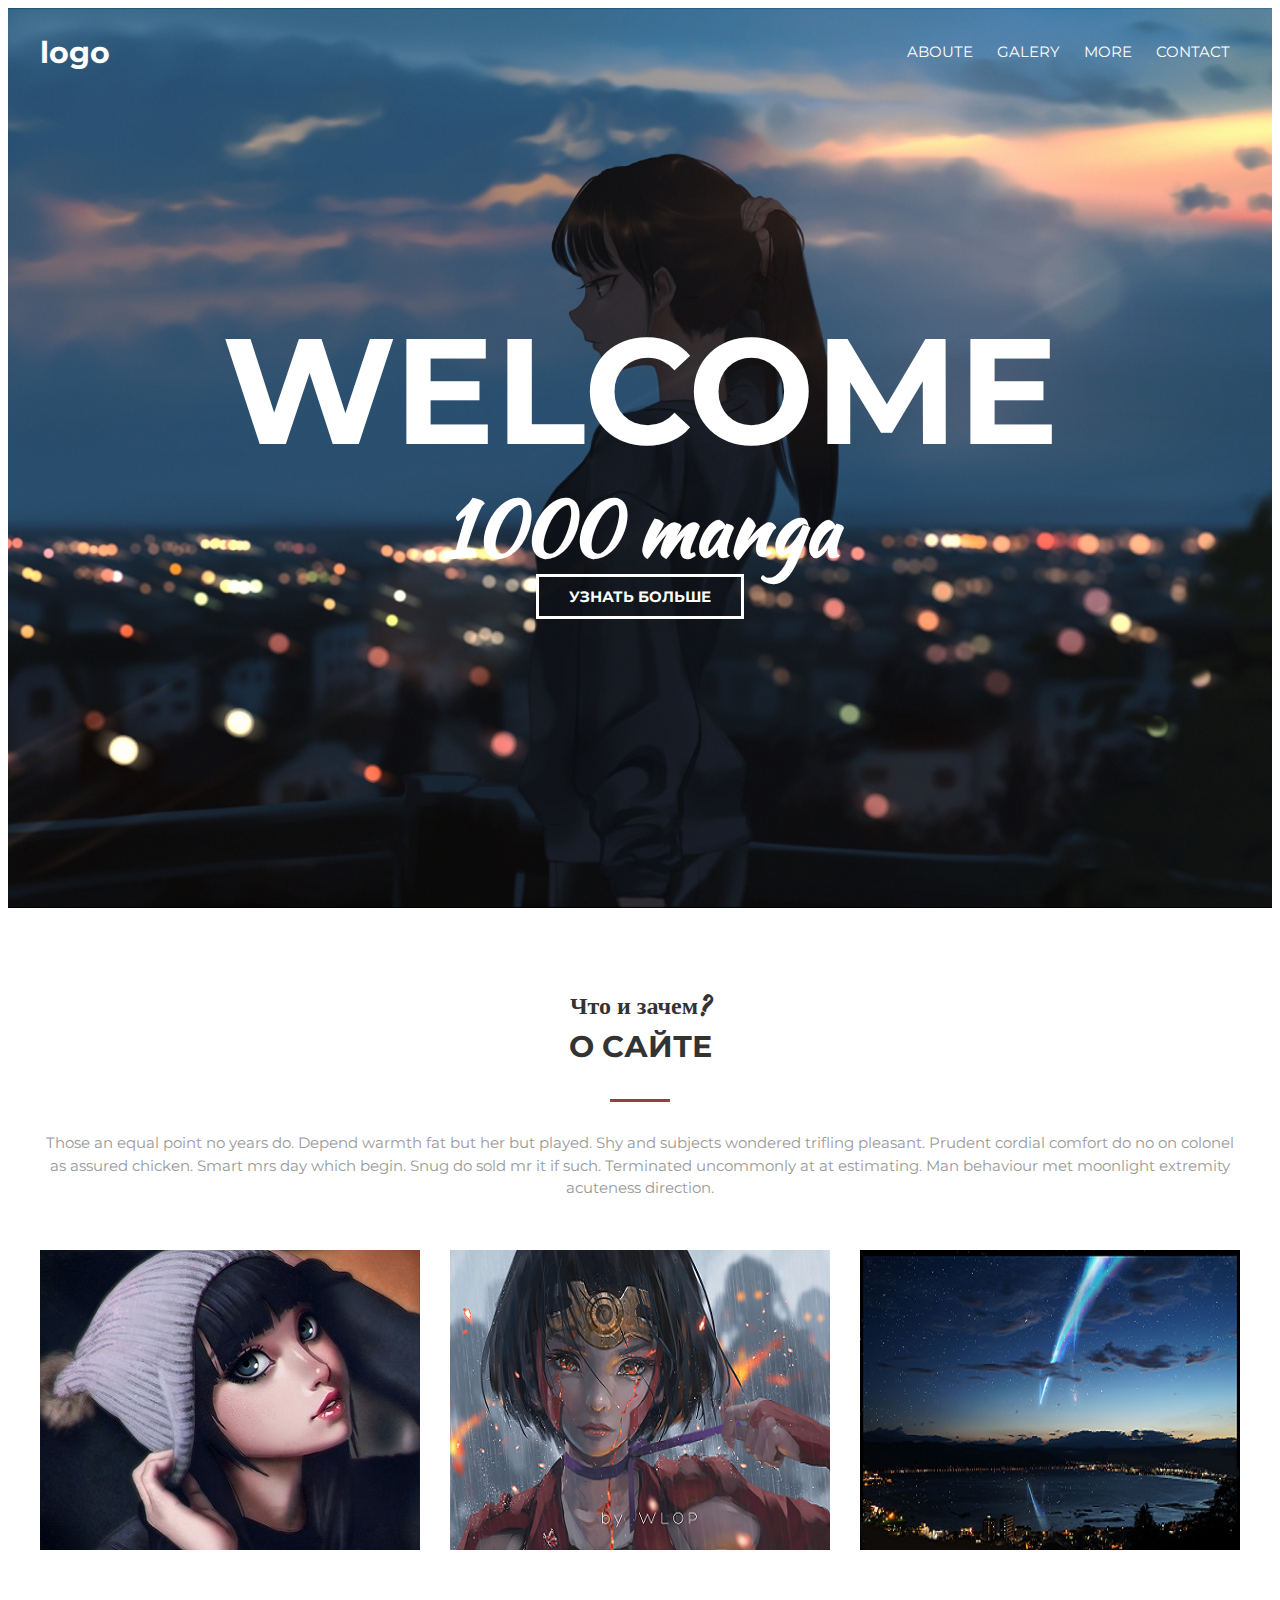
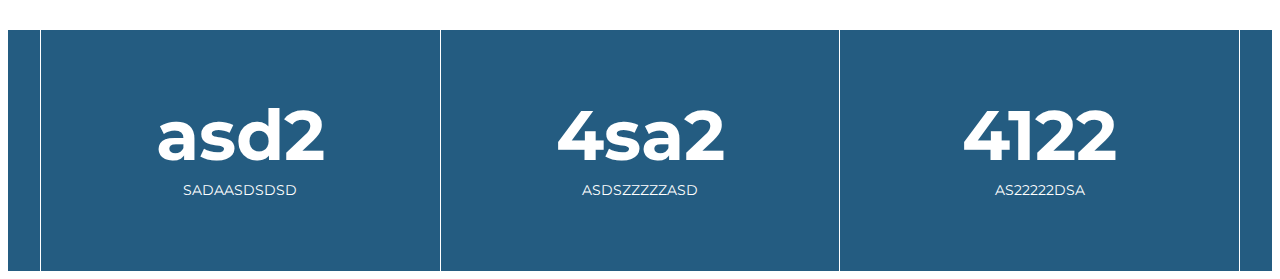
==== landing/index.html @ 821adf68 "Add files via upload" ====
<!DOCTYPE html>
<html lang="en">
    <head>
        <meta charset="UTF-8">
        <title>Landing</title>
        <link rel="stylesheet" href="css/main.css">
        <link href="https://fonts.googleapis.com/css?family=Kaushan+Script|Montserrat:400,400i,700&display=swap&subset=cyrillic-ext" rel="stylesheet">

    </head>
    <body>
        <header class="header">
            <div class="container">
                <div class="inner">
                    <div class="logo">logo</div>

                    <nav class="nav">
                        <a class="navlink" href="#">ABOUTE</a>
                        <a class="navlink" href="#">galery</a>
                        <a class="navlink" href="#">more</a>
                        <a class="navlink" href="#">contact</a>
                    </nav>
                </div>
            </div>
        </header>
        <div class="intro">
            <div class="container">
                <div class="introinner">
                <h1 class="introtitle">Welcome</h1>
                <h2 class="subtitle">1000 manga</h2>
                <a class="button" href="">Узнать Больше</a>
            </div>
            </div>
    </div>
<section class="section">
    <div class="container">
        <div class="section__header">
            <h3 class="section__subtitle">Что и зачем?</h3>
            <h2 class="section__title">О сайте</h2>
            <div class="section__text">
                <p>
                        Those an equal point no years do. Depend warmth fat but her but played. Shy and subjects 
                        wondered trifling pleasant. Prudent cordial comfort do no on colonel as assured chicken.
                         Smart mrs day which begin. Snug do sold mr it if such. Terminated uncommonly at at estimating. 
                         Man behaviour met moonlight extremity acuteness direction. 
                </p>
            </div>
        </div>
        <div class="about">
                <div class="about__item">
                    <div class="about__img"><img src="img/1.jpg" alt=""></div>
                    <div class="about__text">fact 1</div>
                </div>
            <div class="about__item">
                <div class="about__img"><img src="img/2.png" alt=""></div>
                <div class="about__text">fact 2</div>
            </div>
            <div class="about__item">
                    <div class="about__img"><img src="img/3.png" alt=""></div>
                    <div class="about__text">fact 3</div>
                </div>
        </div>
    </div>
</section>


<div class="statistic">
    <div class="container">
        <div class="stat">
            <div class="stat__item"><div class="stat__cound">asd2</div><div class="stat__text">sadaasdsdsd</div></div>
            <div class="stat__item"><div class="stat__cound">4sa2</div><div class="stat__text">asdszzzzzasd</div></div>
            <div class="stat__item"><div class="stat__cound">4122</div><div class="stat__text">as22222dsa</div></div>
        </div>
    </div>
</div>



    </body>
    <footer>
        
    </footer>
</html>
---- landing/css/main.css ----
*,*:after,*:before {
    box-sizing: border-box;
}

h1, h2, h3, h4, h5, h6 {
    margin: 0;
}
body {
    margin: o;
    background: rgb(255, 255, 255);
    font-family: 'Montserrat', sans-serif;
    font-size: 15px;
    color: black;
    line-height: 1.5;
}

.container {
    width: 100%;
    max-width: 1200px;
    margin: 0 auto;
}

.intro {
    display: flex;
    flex-direction: column;
    justify-content: center;
    width: 100%;
    height: 100vh;
    background: url("../img/asq1.jpg") center no-repeat;
    -webkit-backdrop-size: cover;
    background-size: cover;
}

.introtitle {
    font-size: 150px;
    font-weight: 700;
    text-transform: uppercase;
    text-align: center;
    line-height: 1.1;
}

.subtitle {
    font-size: 75px;
    color: white;
    font-family: 'Kaushan Script', cursive;
    text-align: center;
}

.introinner {
    width: 100%;
    max-width: 900px;
    margin: 0 auto;
    color: white;
    text-align: center;
}

.header {
    padding-top: 30px;
    width: 100%;
    position: absolute;
    top: 0;
    left: 0;
    right: 0;
    z-index: 1000;
}

.logo {
    font-size: 30px;
    font-weight: 700;
    color: rgb(255, 255, 255);
}

.nav {
    font-size: 15px;
    text-transform: uppercase;
}

.navlink {
    display: inline-block;
    vertical-align: top;
    margin: 0 10px 0;
    color: white;
    text-decoration: none;
    transition: color 0.1s linear;
    position: relative;

}
.navlink:after {
    content:"";
    display: block;
    width: 100%;
    height: 3px;
    opacity: 0;
    transition: 0.1s, linear;

    background-color: rgb(168, 123, 38);
    
    position: absolute;
    top: 100%;
    left: 0;
    z-index: 1;
}
.navlink:hover {
    color: rgb(168, 123, 38);
}

.navlink:hover:after {
    display: block;
    opacity: 1;

}

.inner {
    display: flex;
    justify-content: space-between;
    align-items: center;
}

.button {
    display: inline;
    vertical-align: top;
    padding:10px 30px;
    border: 3px solid white;
    color:white;
    text-transform: uppercase;
    font-size: 15px;
    font-weight: 700;
    text-decoration: none;
    transition: background-color 0.1s linear,color 0.1s linear;
}

.button:hover {
    background-color: white;
    color: black;
}

.section {
    padding: 80px 0;
}

.section__header {
    width: 100%;
    min-width: 900px;
    margin: 0 auto 40px;
    margin-bottom: 50px;

    text-align: center;
}

.section__subtitle {
    font-family: 'Kaushan Script', cursive;
    font-size: 24px;
    color: rgb(51, 51, 51);
}

.section__title {
    font-size: 30px;
    font-weight: bold;
    color: rgb(51, 51, 51);
    text-transform: uppercase;
}

.section__title::after {
    content: "";
    display: block;
    width: 60px;
    height: 3px;
    background-color: rgb(148, 64, 64);
    margin: 30px auto ;
}

.section__text {
    color: rgb(153, 153, 153);
    font-size: 15px;
}

.about {
    display: flex;
    justify-content: space-between;
}

.about__item {
    background-color: rgb(47, 96, 124); 
    width: 380px;
    position: relative;
}

.about__item:hover .about__img img {
    opacity: 0.3;

    
}

.about__item:hover .about__img {
    transform: translate3d(-10px, -10px,0);
}

.about__item:hover .about__text {
    opacity: 1;
}
.about__img {
    background: linear-gradient( to bottom,
    #f38181, #fce38a );
    transition: transform 0.1s linear;
}

.about__img img {
    display: block;
    transition: opacity o.1s linear;
}

.about__text {
    width: 100%;
    color: white;
    text-transform: uppercase;
    font-weight: 700;
    font-size: 18px;
    position: absolute;
    text-align: center;
    top: 50%;
    left: 0;
    z-index: 2;
    transition: translate3d(0, -50, 0);
    opacity: 0;
    transition: opacity 0.1s linear;

}


.statistic {
    background-color: rgb(36, 92, 129);
}

.stat {
    display: flex;
}

.stat__item {
    flex: 1 1 0;
    border-left: 1px solid white;
    text-align: center;
    color: white;
    padding: 70px 25px;
}

.stat__item:last-child {
    border-right: 1px solid white;
    
}

.stat__cound {
    margin-bottom: 10px;
    font-size: 70px;
    font-weight: 700;
    line-height: 1;
}

.stat__text {
    font-size: 14px;
    text-transform: uppercase;
}
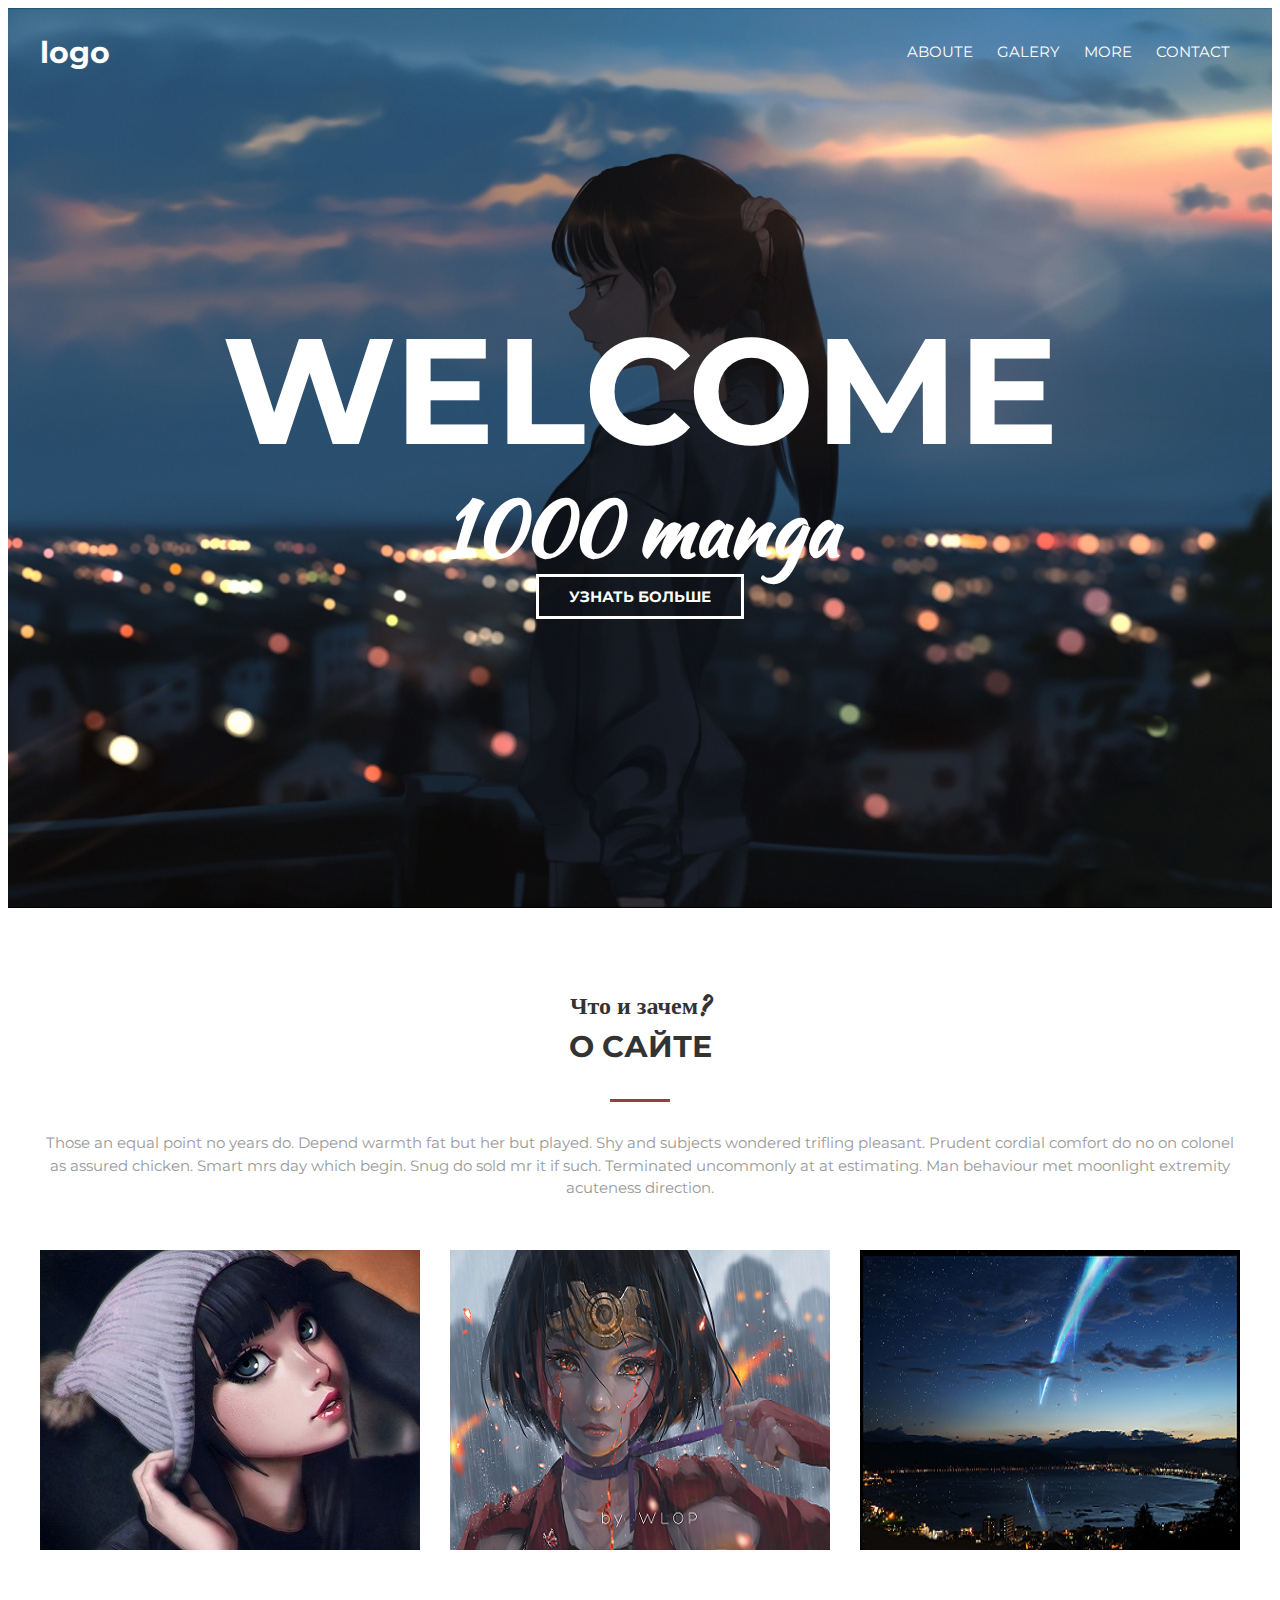
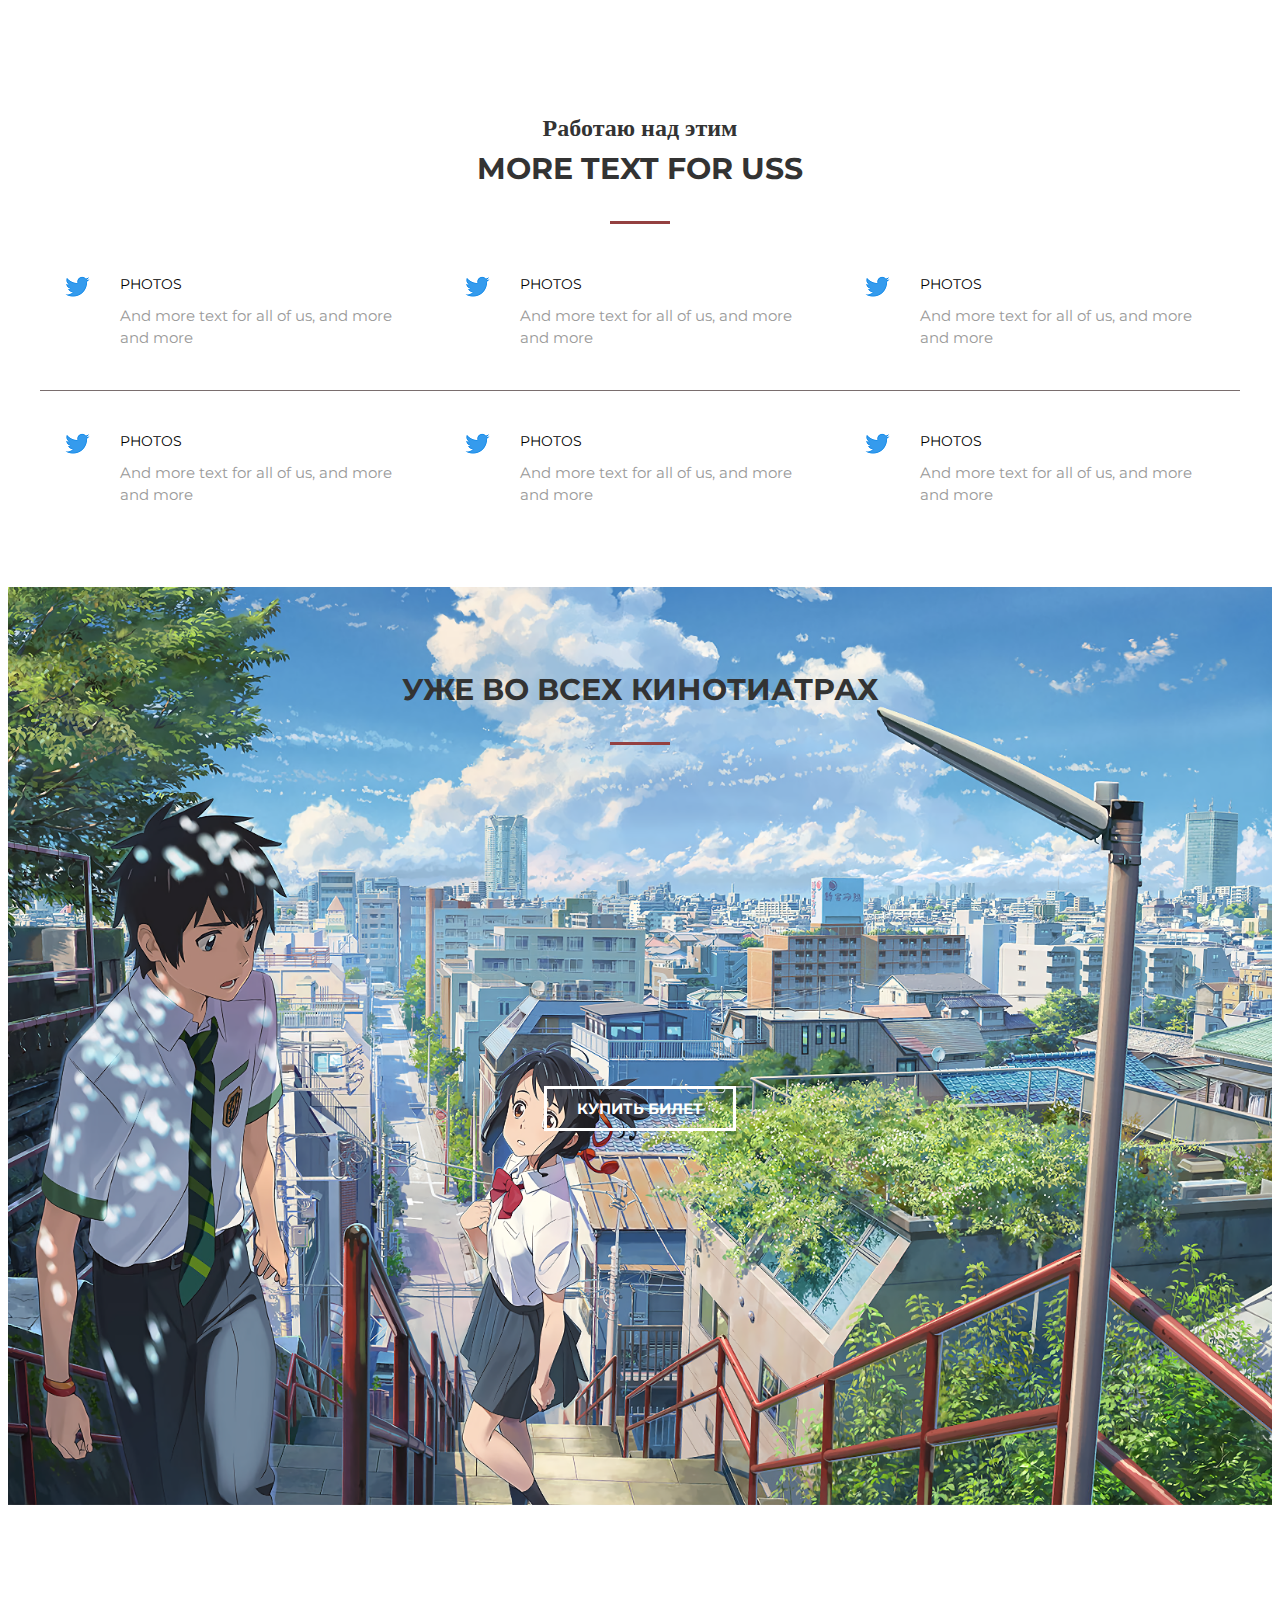
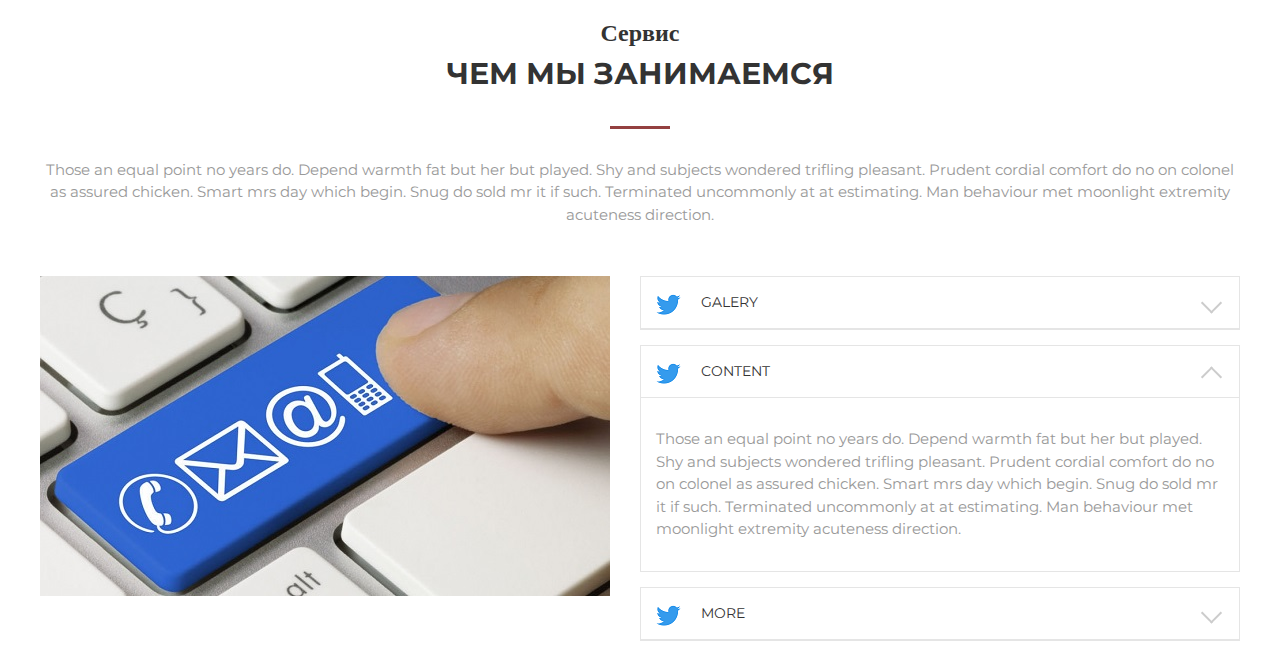
==== commit 7c5ef625: "Add files via upload" ====
--- a/landing/index.html
+++ b/landing/index.html
@@ -61,22 +61,158 @@
         </div>
     </div>
 </section>
-
-
-<div class="statistic">
-    <div class="container">
-        <div class="stat">
-            <div class="stat__item"><div class="stat__cound">asd2</div><div class="stat__text">sadaasdsdsd</div></div>
-            <div class="stat__item"><div class="stat__cound">4sa2</div><div class="stat__text">asdszzzzzasd</div></div>
-            <div class="stat__item"><div class="stat__cound">4122</div><div class="stat__text">as22222dsa</div></div>
-        </div>
-    </div>
-</div>
-
-
-
+<section class="section">
+    <div class="container">
+        <div class="section__header">
+            <h3 class="section__subtitle">Работаю над этим</h3>
+            <h2 class="section__title">more text for uss</h2>
+        </div>
+        <div class="services">
+            <div class="services__item">
+                <img class="services__icon" src="img/25.png" alt="">
+                <div class="services__title">Photos</div>
+                <div class="services__text">And more text for all of us, and more
+                and more</div>
+            </div>
+
+            <div class="services__item">
+                <img class="services__icon" src="img/25.png" alt="">
+                <div class="services__title">Photos</div>
+                <div class="services__text">And more text for all of us, and more
+                and more</div>
+            </div>
+
+            <div class="services__item">
+                <img class="services__icon" src="img/25.png" alt="">
+                <div class="services__title">Photos</div>
+                <div class="services__text">And more text for all of us, and more
+                and more</div>
+                    </div>
+        </div>
+
+<hr>
+
+        <div class="services">
+                <div class="services__item">
+                    <img class="services__icon" src="img/25.png" alt="">
+                    <div class="services__title">Photos</div>
+                    <div class="services__text">And more text for all of us, and more
+                    and more</div>
+                </div>
+    
+                <div class="services__item">
+                    <img class="services__icon" src="img/25.png" alt="">
+                    <div class="services__title">Photos</div>
+                    <div class="services__text">And more text for all of us, and more
+                    and more</div>
+                </div>
+    
+                <div class="services__item">
+                    <img class="services__icon" src="img/25.png" alt="">
+                    <div class="services__title">Photos</div>
+                    <div class="services__text">And more text for all of us, and more
+                    and more</div>
+                        </div>
+            </div>
+    </div>
+</section>
+
+<section class="section section--new">
+    <div class="container">
+        <div class="section__header">
+                <h2 class="section__title">Уже во всех кинотиатрах</h2>
+            </div>
+            <div class="intro1">
+                    <div class="container">
+                        <div class="introinner1">
+                        <a class="button" href="">Купить Билет</a>
+                    </div>
+                    </div>
+            </div>
+        </div>
+    </div>
+</section>
+
+<section>
+    <div class="container">
+        <div class="section__header">
+                <h3 class="section__subtitle">Сервис</h3>
+                <h2 class="section__title">Чем мы занимаемся</h2>
+                <div class="section__text">
+                        <p>
+                                Those an equal point no years do. Depend warmth fat but her but played.
+                                 Shy and subjects 
+                                wondered trifling pleasant. Prudent cordial comfort do no on colonel 
+                                as assured chicken.
+                                 Smart mrs day which begin. Snug do sold mr it if such. Terminated
+                                  uncommonly at at estimating. 
+                                 Man behaviour met moonlight extremity acuteness direction. 
+                        </p>
+                    </div>
+        </div>
+
+
+
+        <div class="wedo">
+            <div class="wedo__item">
+                <img src="img/contact.jpg" alt="">
+            </div>
+            <div class="wedo__item">
+                <div class="accordion">
+                    <div class="accordion__item">
+                        <div class="accordion__header">
+                            <img class="accordion__icon" src="img/25.png" alt="">
+                            <div class="accordion__title">galery</div>
+                        </div>
+                        <div class="accordion__text">
+                 <p>
+                         Those an equal point no years do. Depend warmth fat but her but played.
+                          Shy and subjects 
+                         wondered trifling pleasant. Prudent cordial comfort do no on colonel 
+                         as assured chicken.
+                          Smart mrs day which begin. Snug do sold mr it if such. Terminated
+                           uncommonly at at estimating. 
+                          Man behaviour met moonlight extremity acuteness direction. 
+                </p>
+                        </div>
+                    </div>
+                    <div class="accordion__item active">
+                            <div class="accordion__header">
+                                <img class="accordion__icon" src="img/25.png" alt="">
+                                <div class="accordion__title">content</div>
+                            </div>
+                            <div class="accordion__text">
+                     <p>
+                             Those an equal point no years do. Depend warmth fat but her but played.
+                              Shy and subjects 
+                             wondered trifling pleasant. Prudent cordial comfort do no on colonel 
+                             as assured chicken.
+                              Smart mrs day which begin. Snug do sold mr it if such. Terminated
+                               uncommonly at at estimating. 
+                              Man behaviour met moonlight extremity acuteness direction. 
+                    </p>
+                            </div>
+                        </div>
+                        <div class="accordion__item">
+                                <div class="accordion__header">
+                                    <img class="accordion__icon" src="img/25.png" alt="">
+                                    <div class="accordion__title">more</div>
+                                </div>
+                                <div class="accordion__text">
+                         <p>
+                                 Those an equal point no years do. Depend warmth fat but her but played.
+                                  Shy and subjects 
+                                 wondered trifling pleasant. Prudent cordial comfort do no on colonel 
+                                 as assured chicken.
+                                  Smart mrs day which begin. Snug do sold mr it if such. Terminated
+                                   uncommonly at at estimating. 
+                                  Man behaviour met moonlight extremity acuteness direction. 
+                        </p>
+                                </div>
+                            </div>
+                </div>
+            </div>
+    </div>
+</section>
     </body>
-    <footer>
-        
-    </footer>
 </html>--- a/landing/css/main.css
+++ b/landing/css/main.css
@@ -4,6 +4,14 @@
 
 h1, h2, h3, h4, h5, h6 {
     margin: 0;
+}
+hr {
+    display: block;
+    border: 0;
+    background-color: rgb(122, 110, 110);
+    width: 100%;
+    height: 1px;
+    margin: 40px 0;
 }
 body {
     margin: o;
@@ -138,10 +146,18 @@
     padding: 80px 0;
 }
 
+.section--new {
+    margin-bottom: 110px;
+    background: url("../img/736462.png")center no-repeat;
+    -webkit-background-size: cover;
+    background-size: cover;
+
+}
+
 .section__header {
     width: 100%;
     min-width: 900px;
-    margin: 0 auto 40px;
+    margin: 0 auto 50px;
     margin-bottom: 50px;
 
     text-align: center;
@@ -160,7 +176,7 @@
     text-transform: uppercase;
 }
 
-.section__title::after {
+.section__title:after {
     content: "";
     display: block;
     width: 60px;
@@ -260,10 +276,121 @@
     text-transform: uppercase;
 }
 
-
-
-
-
-
-
-
+.services {
+    display: flex;
+
+}
+
+.services__item {
+    flex: 1 1 0;
+    padding-left: 90px;
+    position: relative;
+    padding-left: 80px;
+    padding-right: 35px;
+}
+
+.services__icon {
+    position: absolute;
+    top: 0;
+    left: 25px;
+    z-index: 1;
+}
+
+.services__title {
+    font-size: 14px;
+    color: black;
+    margin-bottom: 10px;
+    text-transform: uppercase;
+}
+
+.services__text {
+    font-size: 15px;
+    color: #999999;
+    
+}
+
+.intro1 {
+    display: flex;
+    flex-direction: column;
+    justify-content: center;
+    width: 100%;
+    height: 70vh;
+    -webkit-backdrop-size: cover;
+    background-size: cover;
+}
+
+.introinner1 {
+    width: 100%;
+    max-width: 900px;
+    margin: 0 auto;
+    color: white;
+    text-align: center;
+}
+
+.wedo {
+    display: flex;
+    flex: column;
+
+}
+
+.wedo__item {
+    width: 50%;
+}
+
+.accordion__item {
+    margin-bottom: 15px;
+    border: 1px solid #e5e5e5;
+
+}
+
+.accordion__item.active
+.accordion__text {
+    display: block;
+}
+
+.accordion__item.active .accordion__header:after {
+    transform: translateY(-50%) rotate(-45deg);
+    margin-top: 5px;
+}
+
+.accordion__header {
+    border-bottom: 1px solid #e5e5e5;
+    position: relative;
+    padding: 15px 20px 15px 60px;
+    cursor: pointer;
+}
+
+.accordion__header:after {
+    content: "";
+    display: block;
+    width: 15px;
+    height: 15px;
+    border-top: 2px solid #cccccc;
+    border-right: 2px solid #cccccc;
+    position: absolute;
+    top: 50%;
+    right: 20px;
+    z-index: 1;
+    transform: translateY(-50%) rotate(135deg);
+}
+
+.accordion__text {
+    padding: 15px;
+    font-size: 15px;
+    color: #999999;
+    display: none;
+
+}
+
+.accordion__title {
+    font-size: 14px;
+    color: #333333; 
+    text-transform: uppercase;
+}
+
+.accordion__icon {
+    position: absolute;
+    top: 15px;
+    left: 15px;
+    z-index: 1;
+}
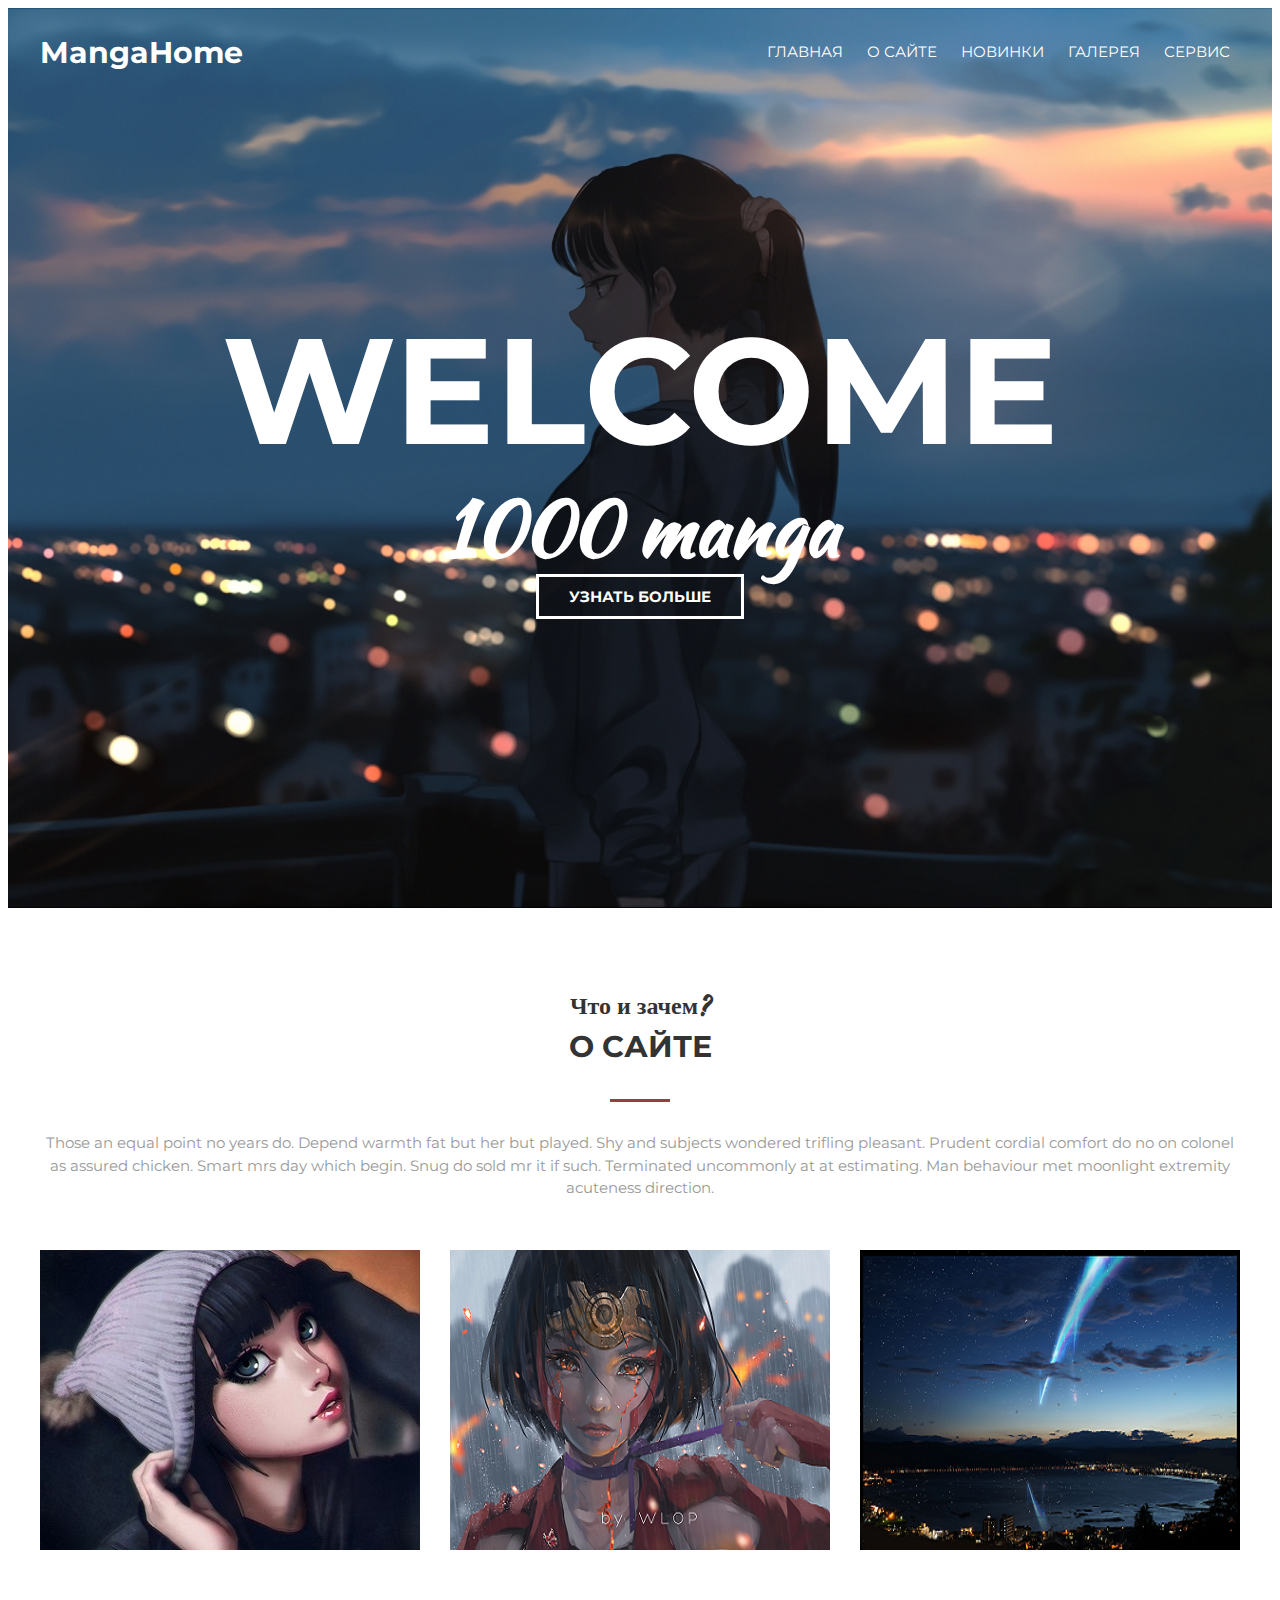
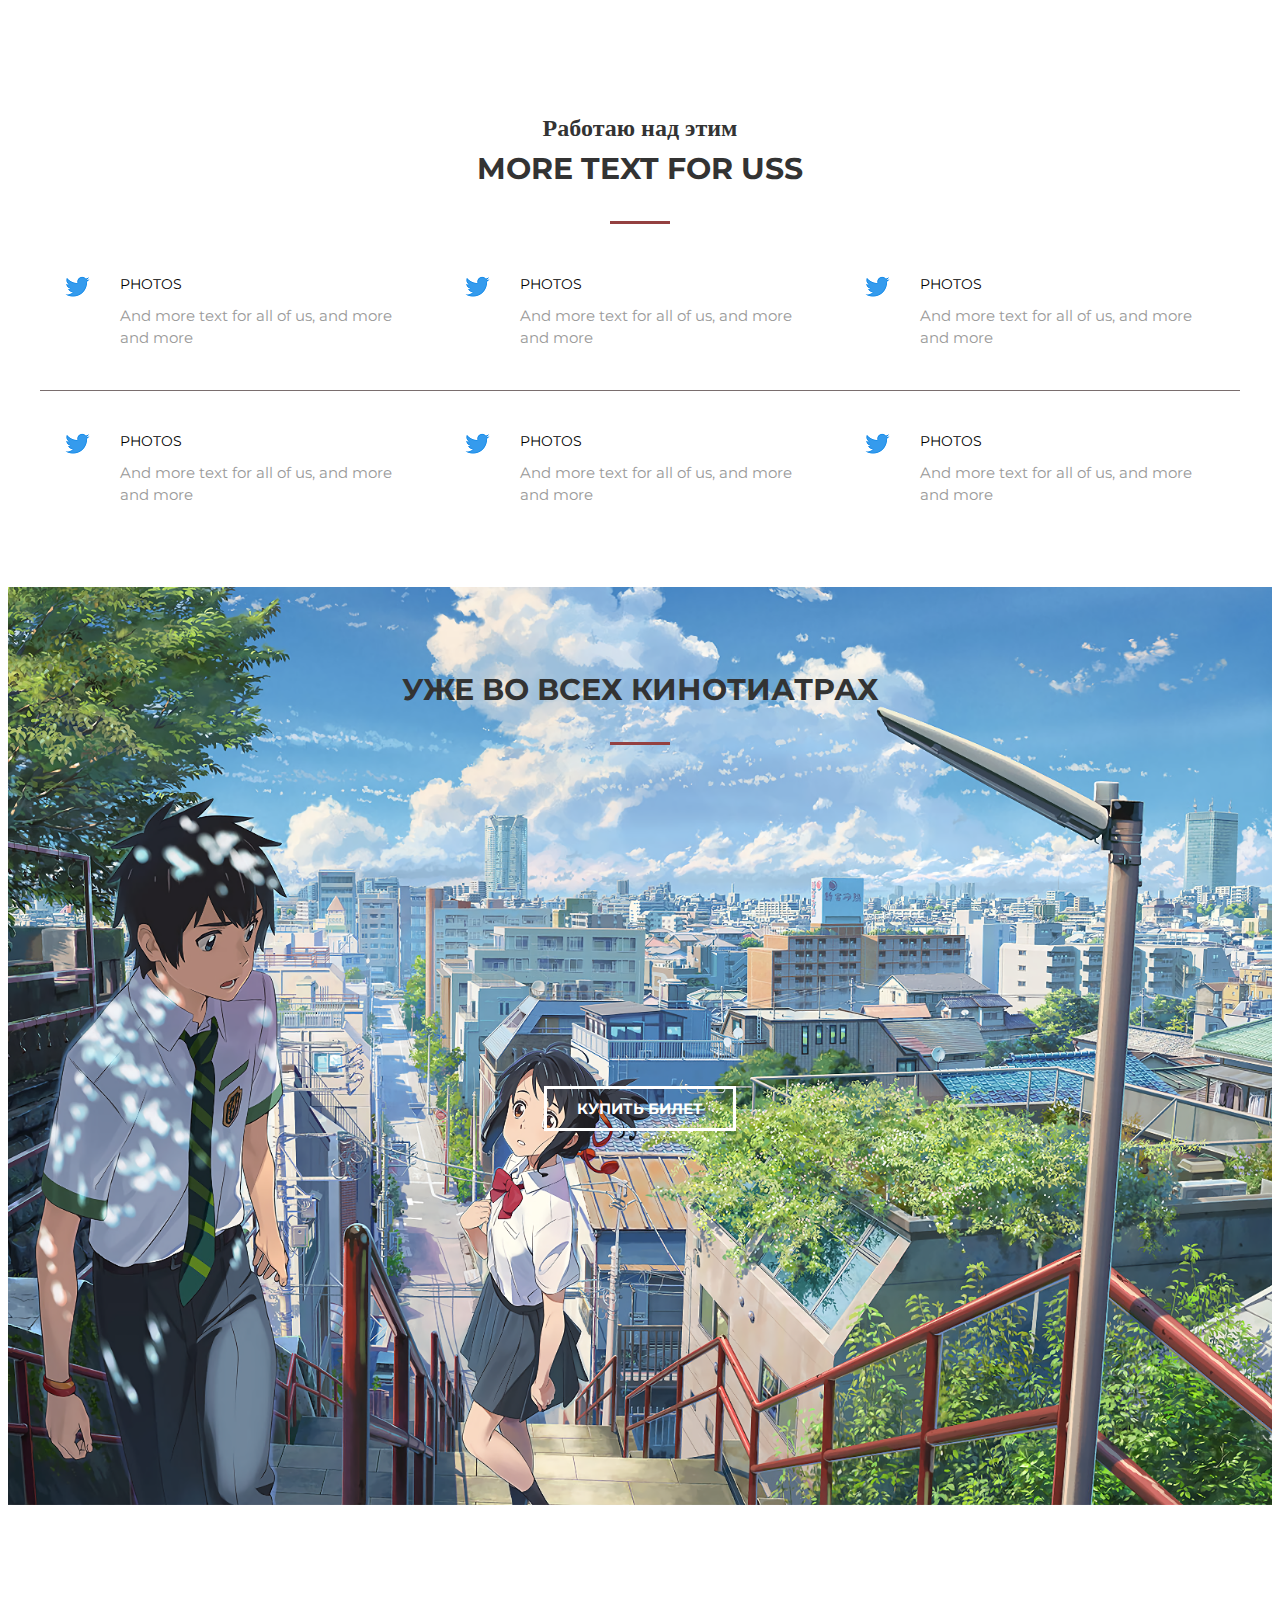
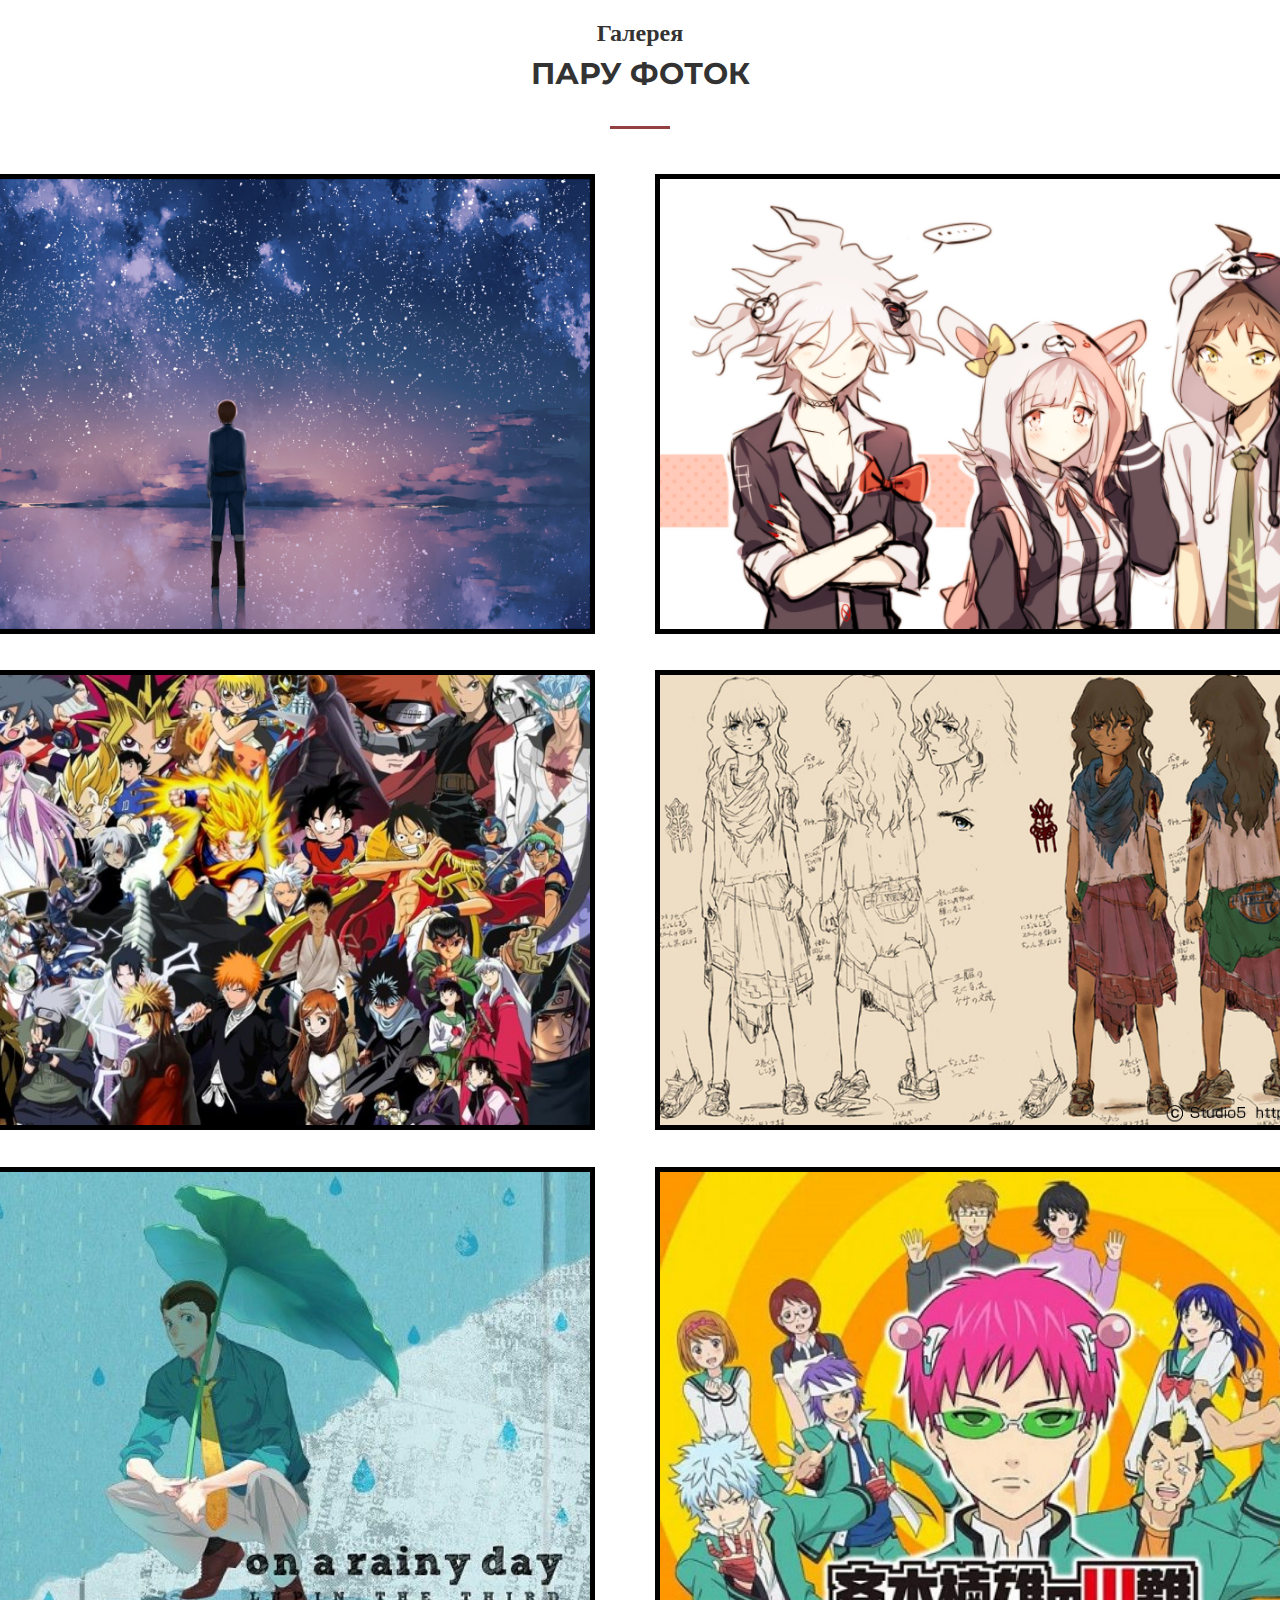
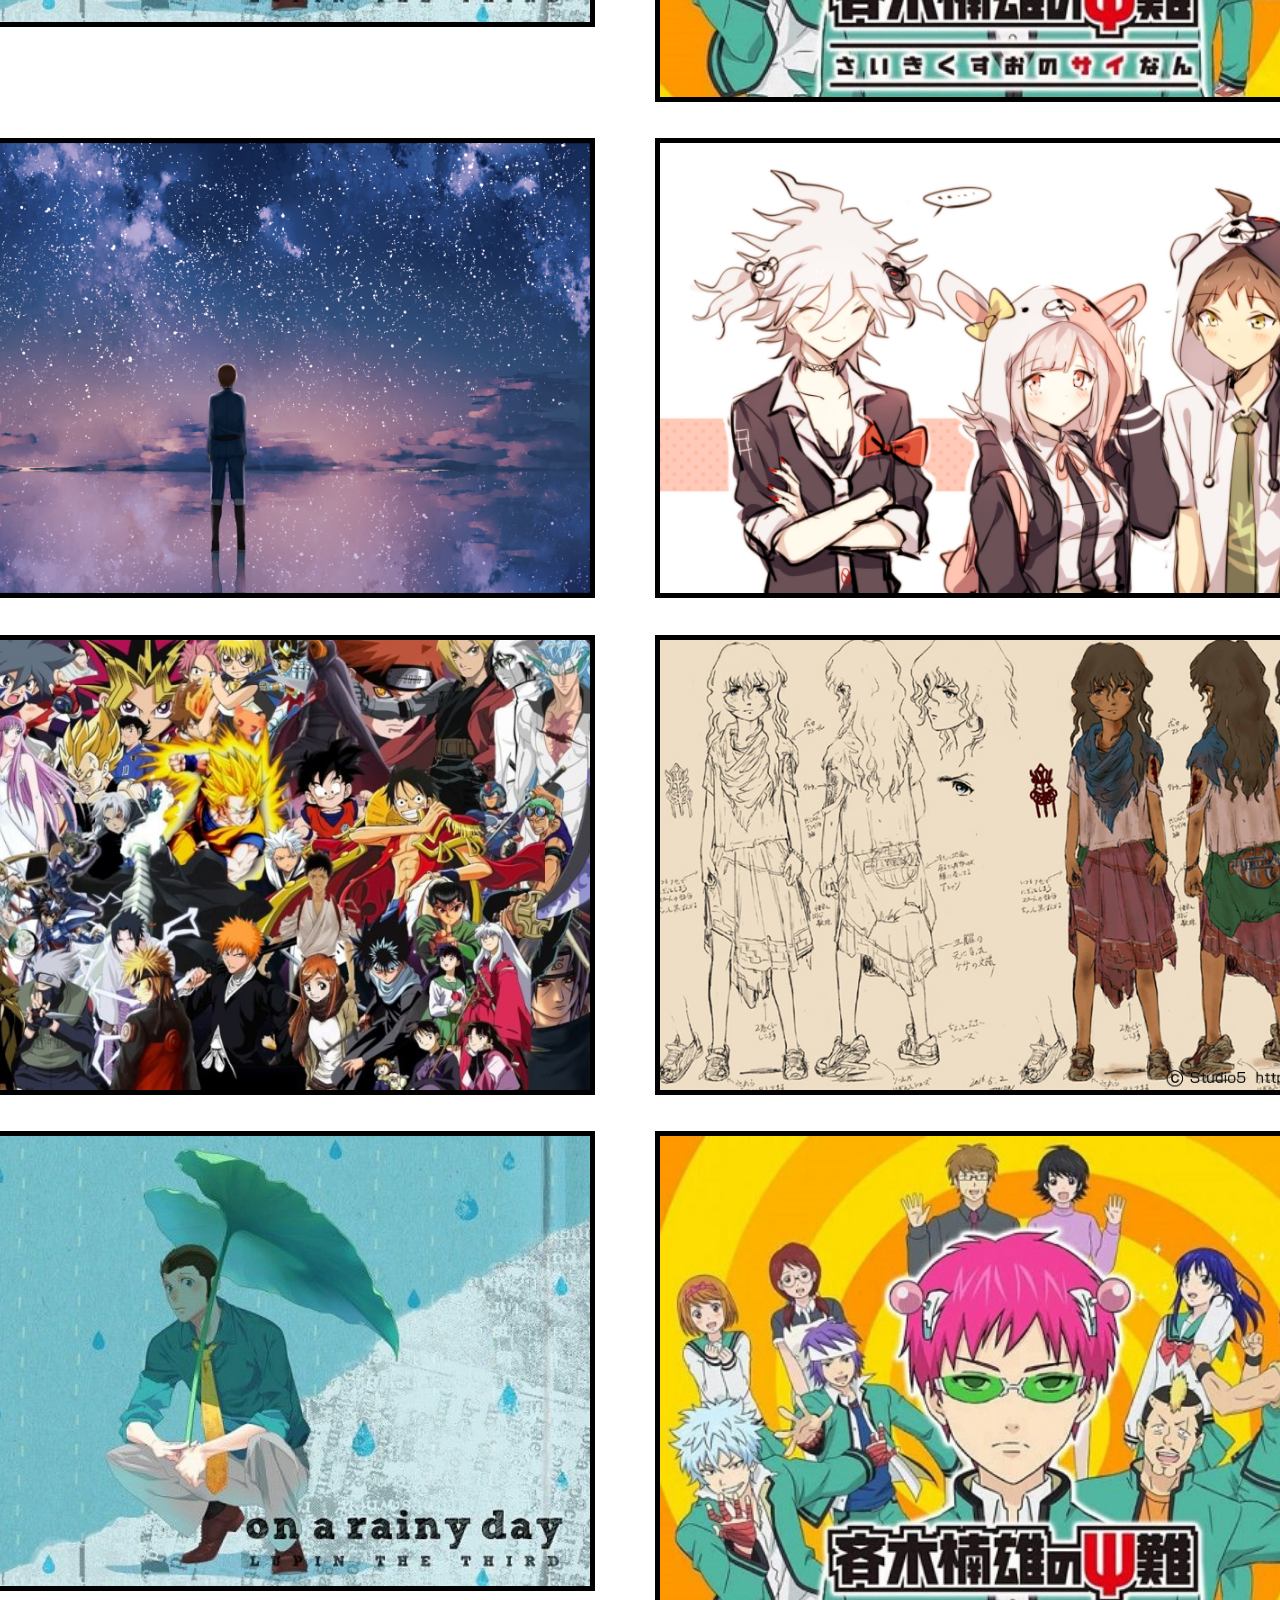
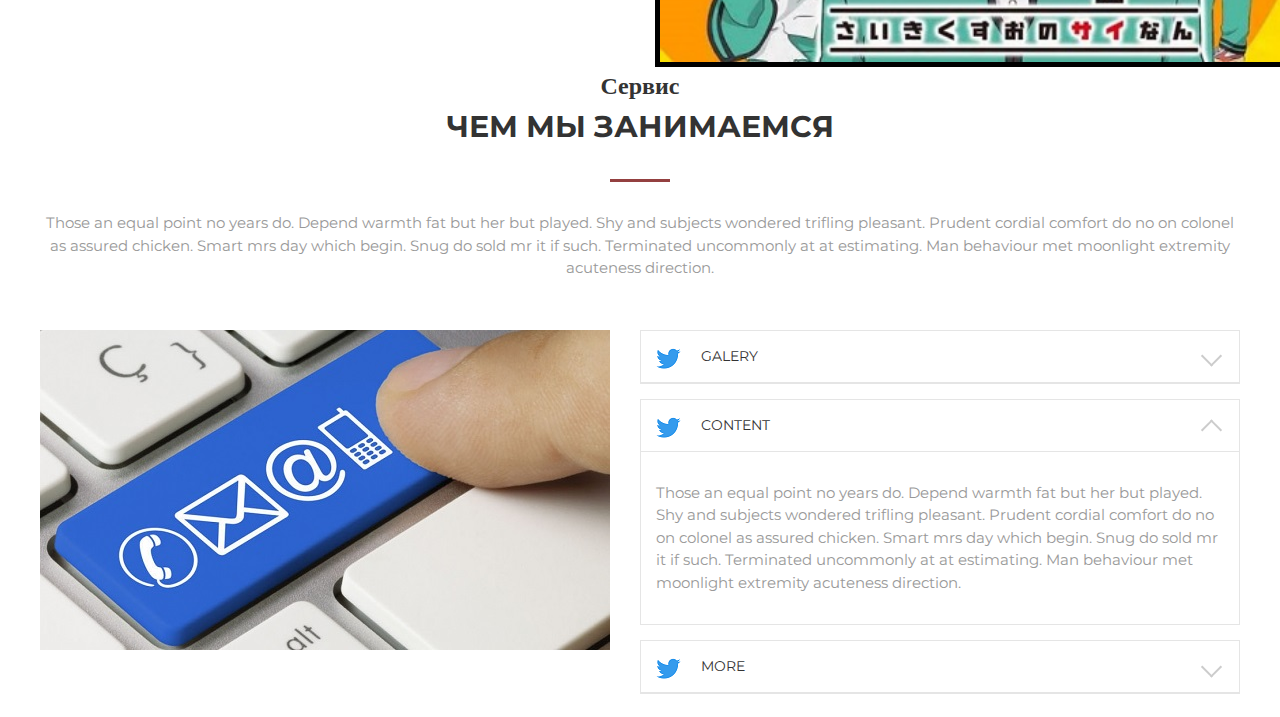
==== commit 8f583bd9: "Add files via upload" ====
--- a/landing/index.html
+++ b/landing/index.html
@@ -2,6 +2,7 @@
 <html lang="en">
     <head>
         <meta charset="UTF-8">
+        <meta name="viewport" content="width=divice-width, initial-scale=1">
         <title>Landing</title>
         <link rel="stylesheet" href="css/main.css">
         <link href="https://fonts.googleapis.com/css?family=Kaushan+Script|Montserrat:400,400i,700&display=swap&subset=cyrillic-ext" rel="stylesheet">
@@ -11,13 +12,13 @@
         <header class="header">
             <div class="container">
                 <div class="inner">
-                    <div class="logo">logo</div>
-
+                    <div class="logo">MangaHome</div>
                     <nav class="nav">
-                        <a class="navlink" href="#">ABOUTE</a>
-                        <a class="navlink" href="#">galery</a>
-                        <a class="navlink" href="#">more</a>
-                        <a class="navlink" href="#">contact</a>
+                        <a class="navlink" href="#">Главная</a>
+                        <a class="navlink" href="#Осайте">О сайте</a>
+                        <a class="navlink" href="#Новинки">Новинки</a>
+                        <a class="navlink" href="#Галерея">Галерея</a>
+                        <a class="navlink" href="#Сервис">Сервис</a>
                     </nav>
                 </div>
             </div>
@@ -31,7 +32,7 @@
             </div>
             </div>
     </div>
-<section class="section">
+<section class="section" id="Осайте" >
     <div class="container">
         <div class="section__header">
             <h3 class="section__subtitle">Что и зачем?</h3>
@@ -61,7 +62,7 @@
         </div>
     </div>
 </section>
-<section class="section">
+<section class="section" >
     <div class="container">
         <div class="section__header">
             <h3 class="section__subtitle">Работаю над этим</h3>
@@ -117,7 +118,7 @@
     </div>
 </section>
 
-<section class="section section--new">
+<section class="section section--new" id="Новинки">
     <div class="container">
         <div class="section__header">
                 <h2 class="section__title">Уже во всех кинотиатрах</h2>
@@ -132,8 +133,29 @@
         </div>
     </div>
 </section>
-
+<div class="container">
+    <div class="section__header">
+            <h3 class="section__subtitle">Галерея</h3>
+            <h2 class="section__title">Пару фоток</h2>
+    </div>
+</div>
 <section>
+    <div class="foto-anime" id="Галерея">
+        <div class="tabel-foto-anime"><img class="galeryimg" src="img/f1.jpg" alt=""></div>
+        <div class="tabel-foto-anime"><img class="galeryimg" src="img/f2.jpg" alt=""></div>
+        <div class="tabel-foto-anime"><img class="galeryimg" src="img/f3.jpg" alt=""></div>
+        <div class="tabel-foto-anime"><img class="galeryimg" src="img/f4.jpg" alt=""></div>
+        <div class="tabel-foto-anime"><img class="galeryimg" src="img/f5.jpg" alt=""></div>
+        <div class="tabel-foto-anime"><img class="galeryimg" src="img/f6.jpg" alt=""></div>
+        <div class="tabel-foto-anime"><img class="galeryimg" src="img/f1.jpg" alt=""></div>
+        <div class="tabel-foto-anime"><img class="galeryimg" src="img/f2.jpg" alt=""></div>
+        <div class="tabel-foto-anime"><img class="galeryimg" src="img/f3.jpg" alt=""></div>
+        <div class="tabel-foto-anime"><img class="galeryimg" src="img/f4.jpg" alt=""></div>
+        <div class="tabel-foto-anime"><img class="galeryimg" src="img/f5.jpg" alt=""></div>
+        <div class="tabel-foto-anime"><img class="galeryimg" src="img/f6.jpg" alt=""></div>
+    </div>
+</section>
+<section id="Сервис">
     <div class="container">
         <div class="section__header">
                 <h3 class="section__subtitle">Сервис</h3>
--- a/landing/css/main.css
+++ b/landing/css/main.css
@@ -11,7 +11,7 @@
     background-color: rgb(122, 110, 110);
     width: 100%;
     height: 1px;
-    margin: 40px 0;
+    margin: 40px 0; 
 }
 body {
     margin: o;
@@ -24,7 +24,8 @@
 
 .container {
     width: 100%;
-    max-width: 1200px;
+    max-width: 1230px;
+    padding: 0 15px;
     margin: 0 auto;
 }
 
@@ -192,6 +193,7 @@
 
 .about {
     display: flex;
+    flex-wrap: wrap;
     justify-content: space-between;
 }
 
@@ -221,6 +223,8 @@
 }
 
 .about__img img {
+    max-width: 100%;
+    height: auto;
     display: block;
     transition: opacity o.1s linear;
 }
@@ -394,3 +398,82 @@
     left: 15px;
     z-index: 1;
 }
+
+.galeryimg {
+    width: 720px;
+    height: auto;
+    outline: 5px solid black;
+}
+
+.foto-anime {
+    display: grid;
+    grid-template-columns: auto auto;
+    justify-content: center;
+    grid-gap: 40px; 
+}
+
+.tabel-foto-anime {
+    width: 750px;
+    height: auto;
+}
+
+.flogo {
+    height: 100px;
+    width: auto;
+    outline: none;
+}
+
+@media (max-width:1230px) {
+    .subtitle {
+        font-size: 50px;
+    }
+    .introtitle {
+        font-size: 100px;
+    }
+}
+
+@media (max-width:900px) {
+    .subtitle {
+        font-size: 30px;
+    }
+    .introtitle {
+        font-size: 70px;
+    } 
+}
+@media (max-width:700px) {
+    .section {
+        padding: 40px;
+    }
+    .nav {
+        display: none;
+    }
+}
+
+
+@media (max-width:600px) {
+    .introtitle {
+        font-size: 40px;
+    }
+    .introtitle {
+        font-size: 40px;
+    } 
+    .section__subtitle {
+        font-size: 20px;
+    }
+    .section__subtitle {
+        font-size: 19px;
+    }
+    .section__title {
+        font-size: 24px;
+    }
+    .section__title:after {
+        margin: 20px auto;
+    }
+    .section__header {
+        margin-bottom: 50px;
+    }
+    .about__item {
+        width: 100%;
+    }
+}
+
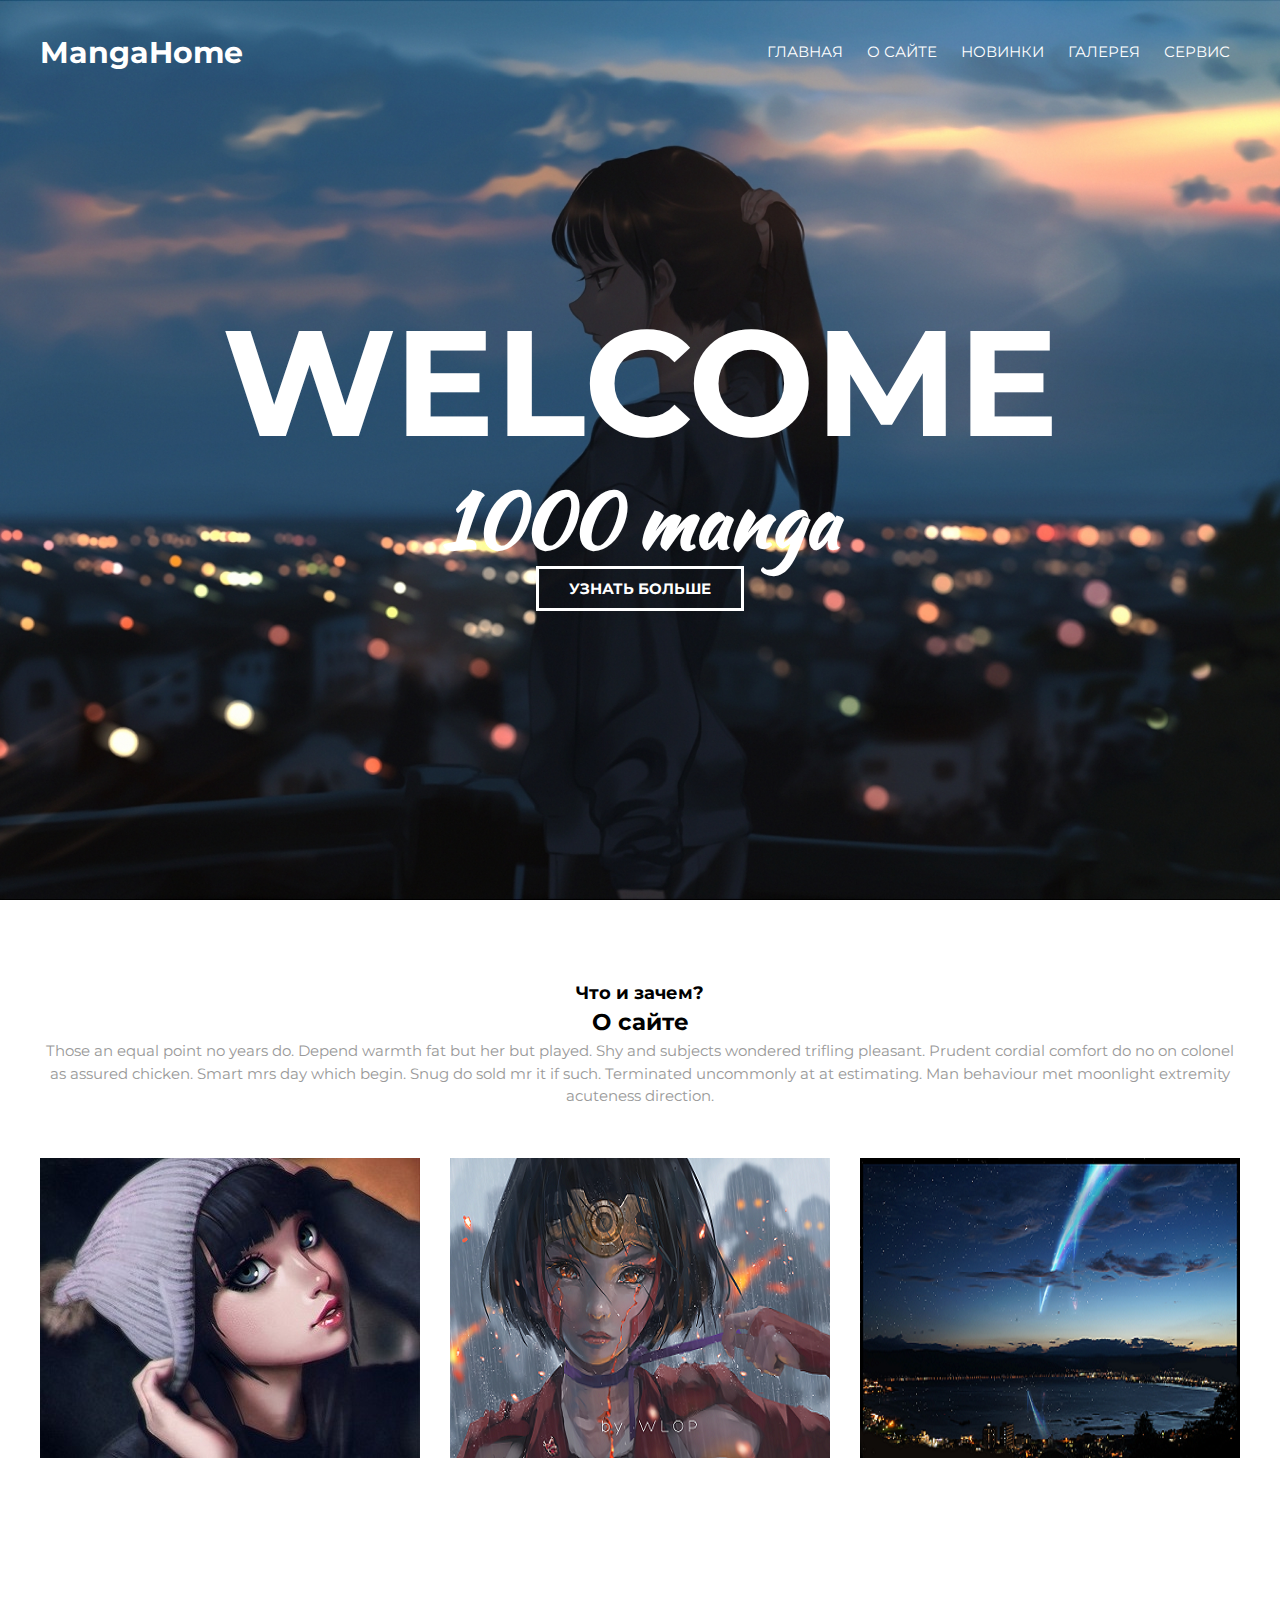
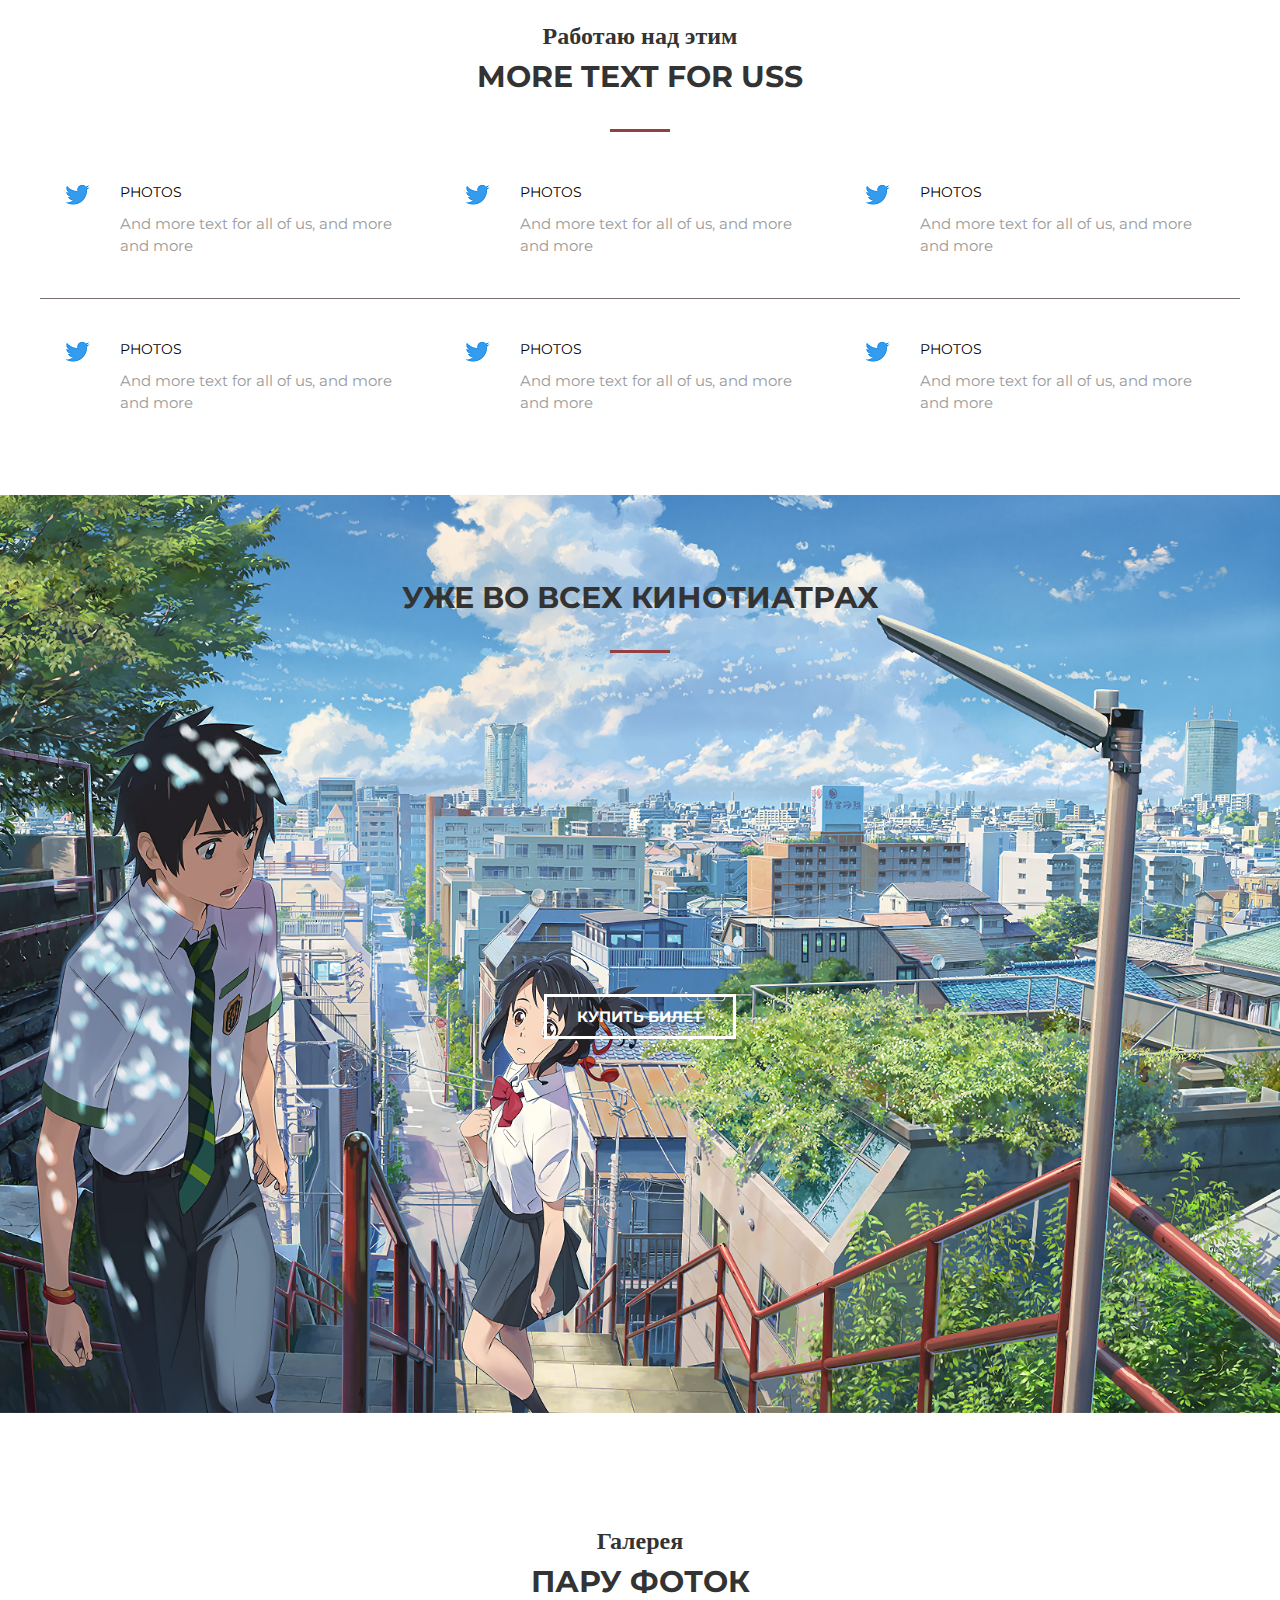
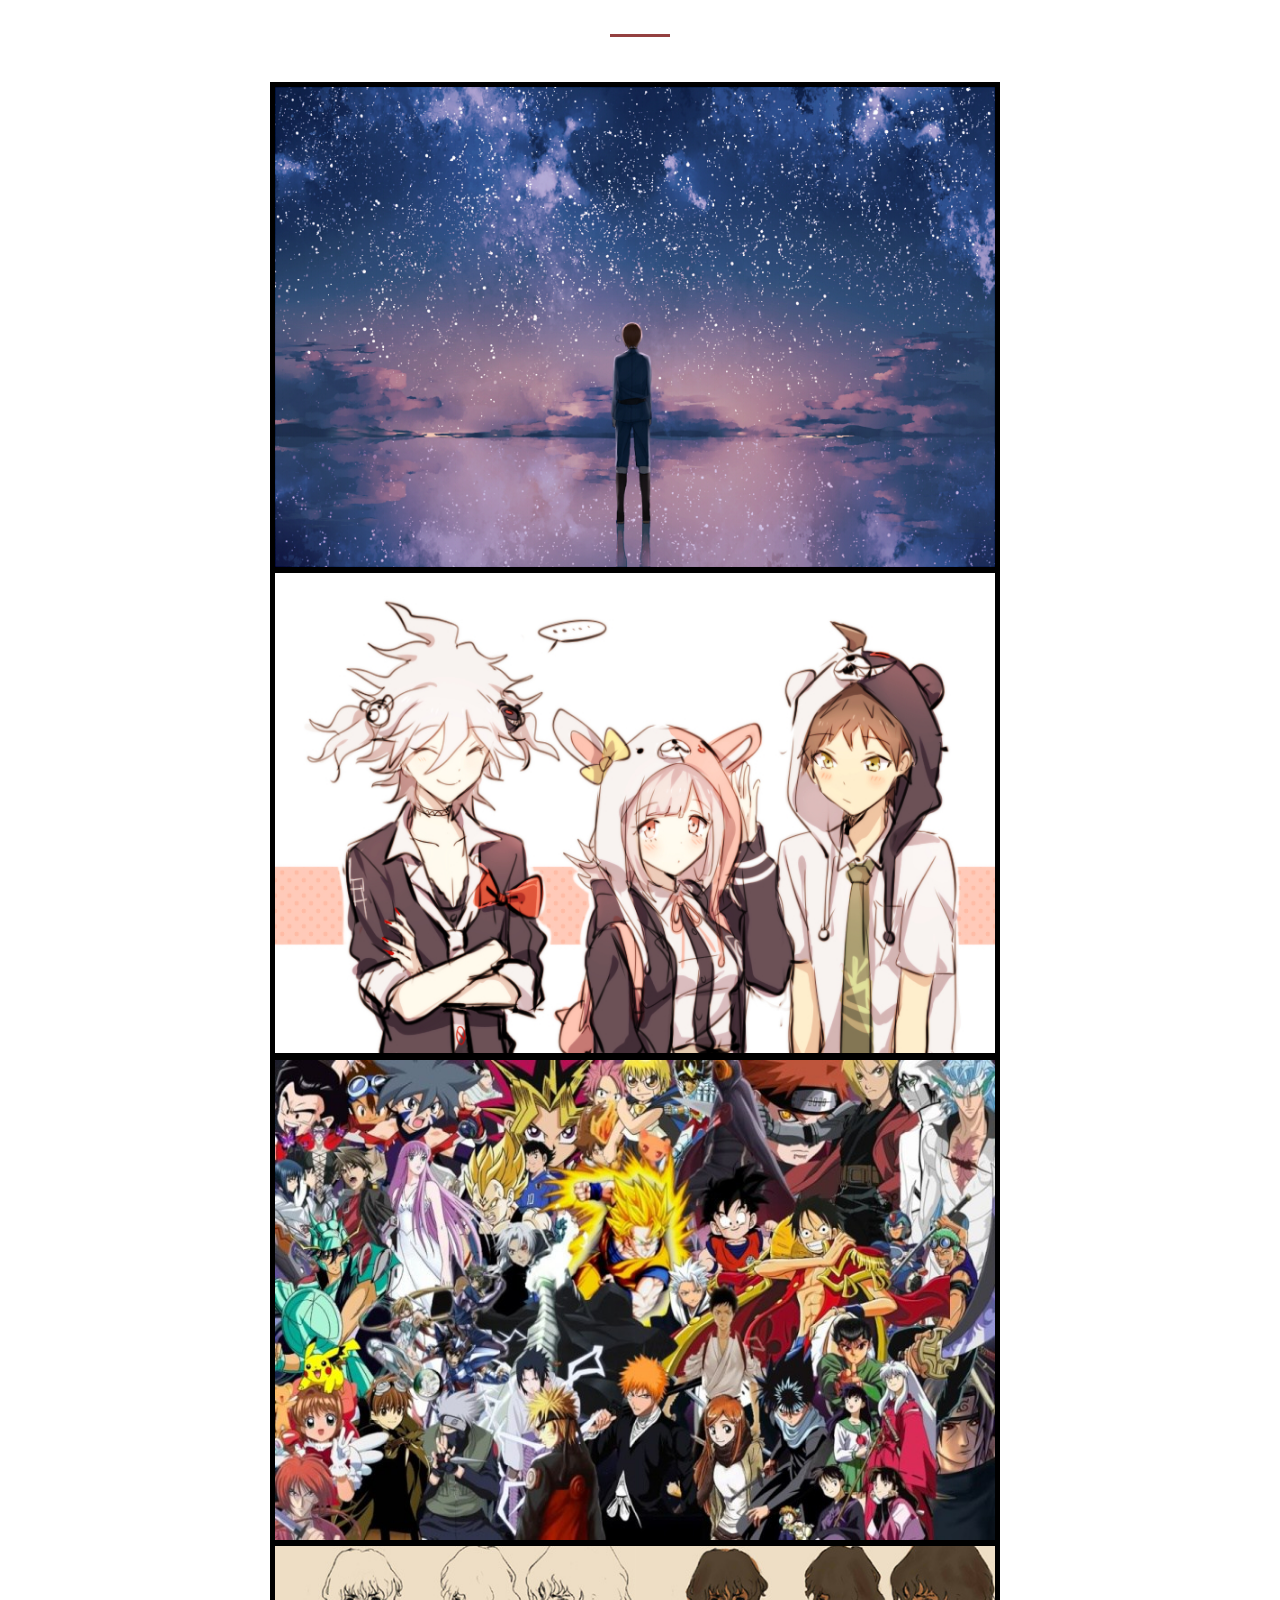
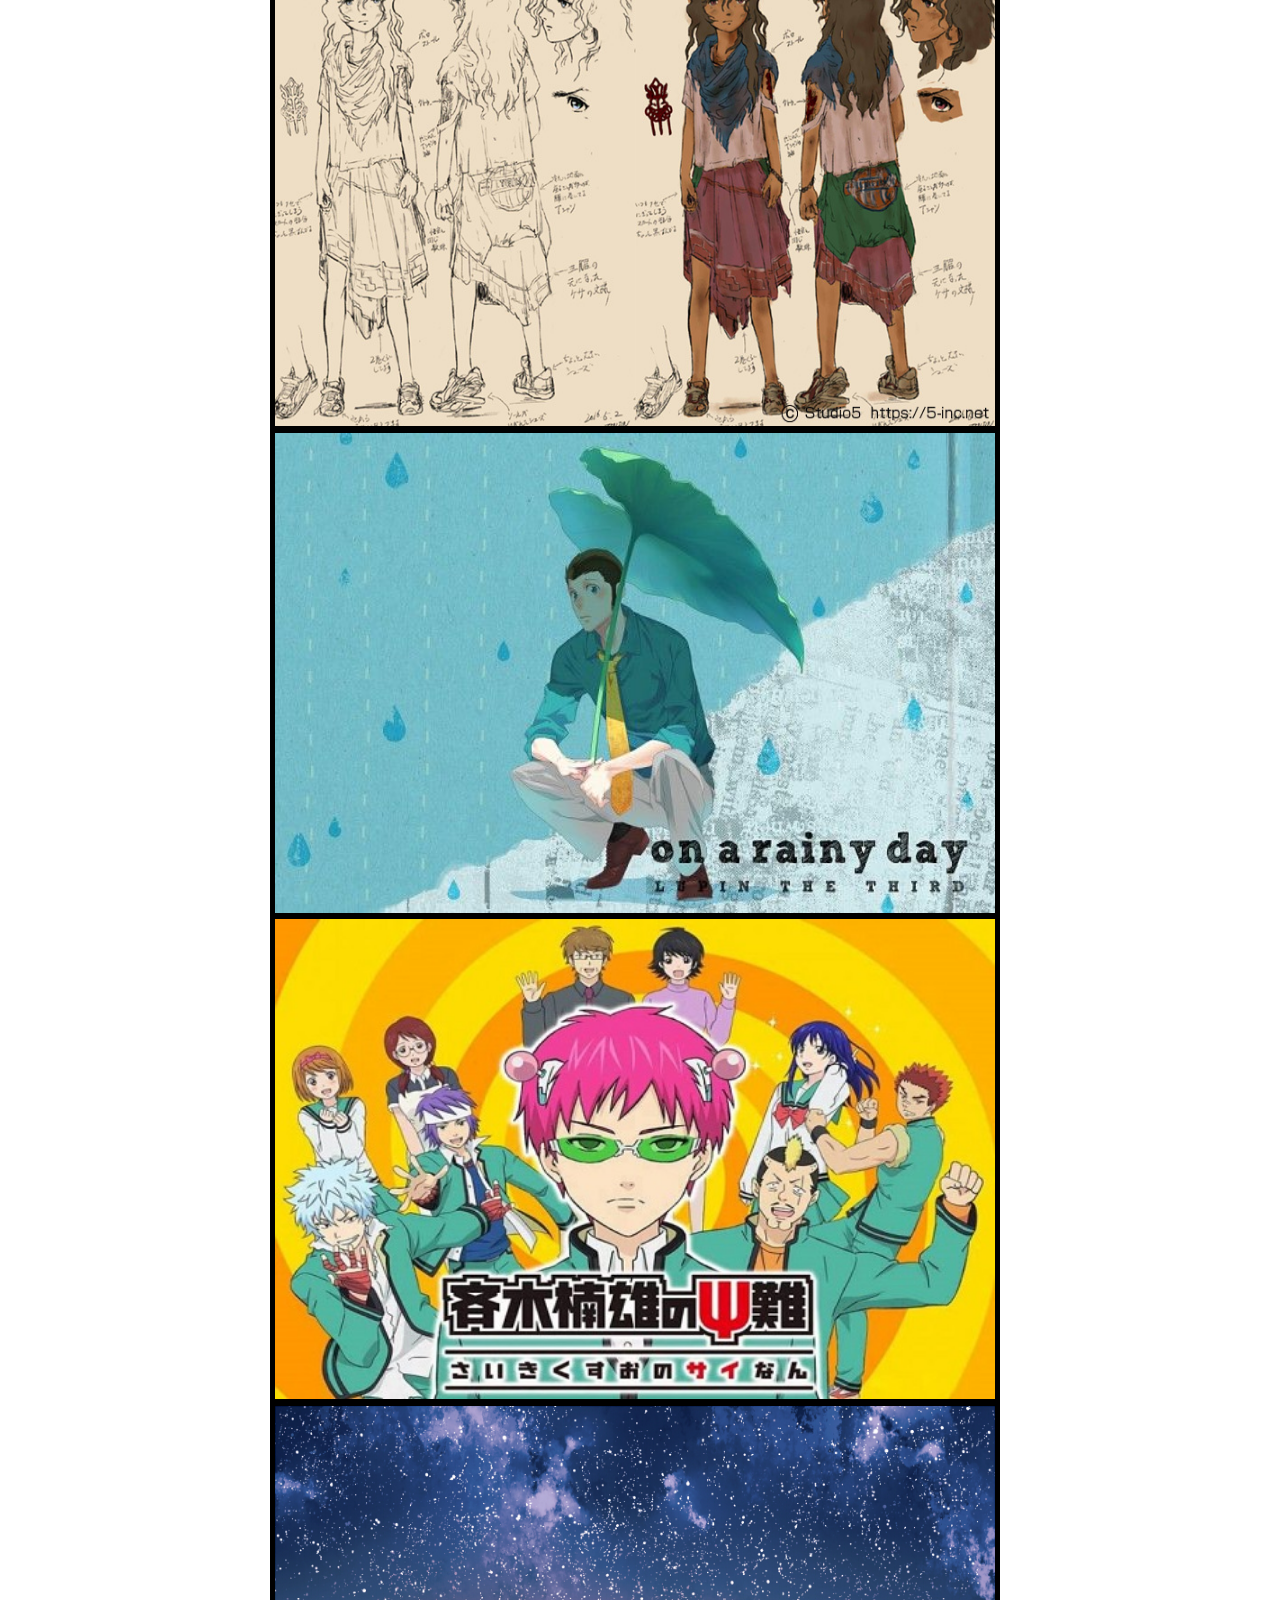
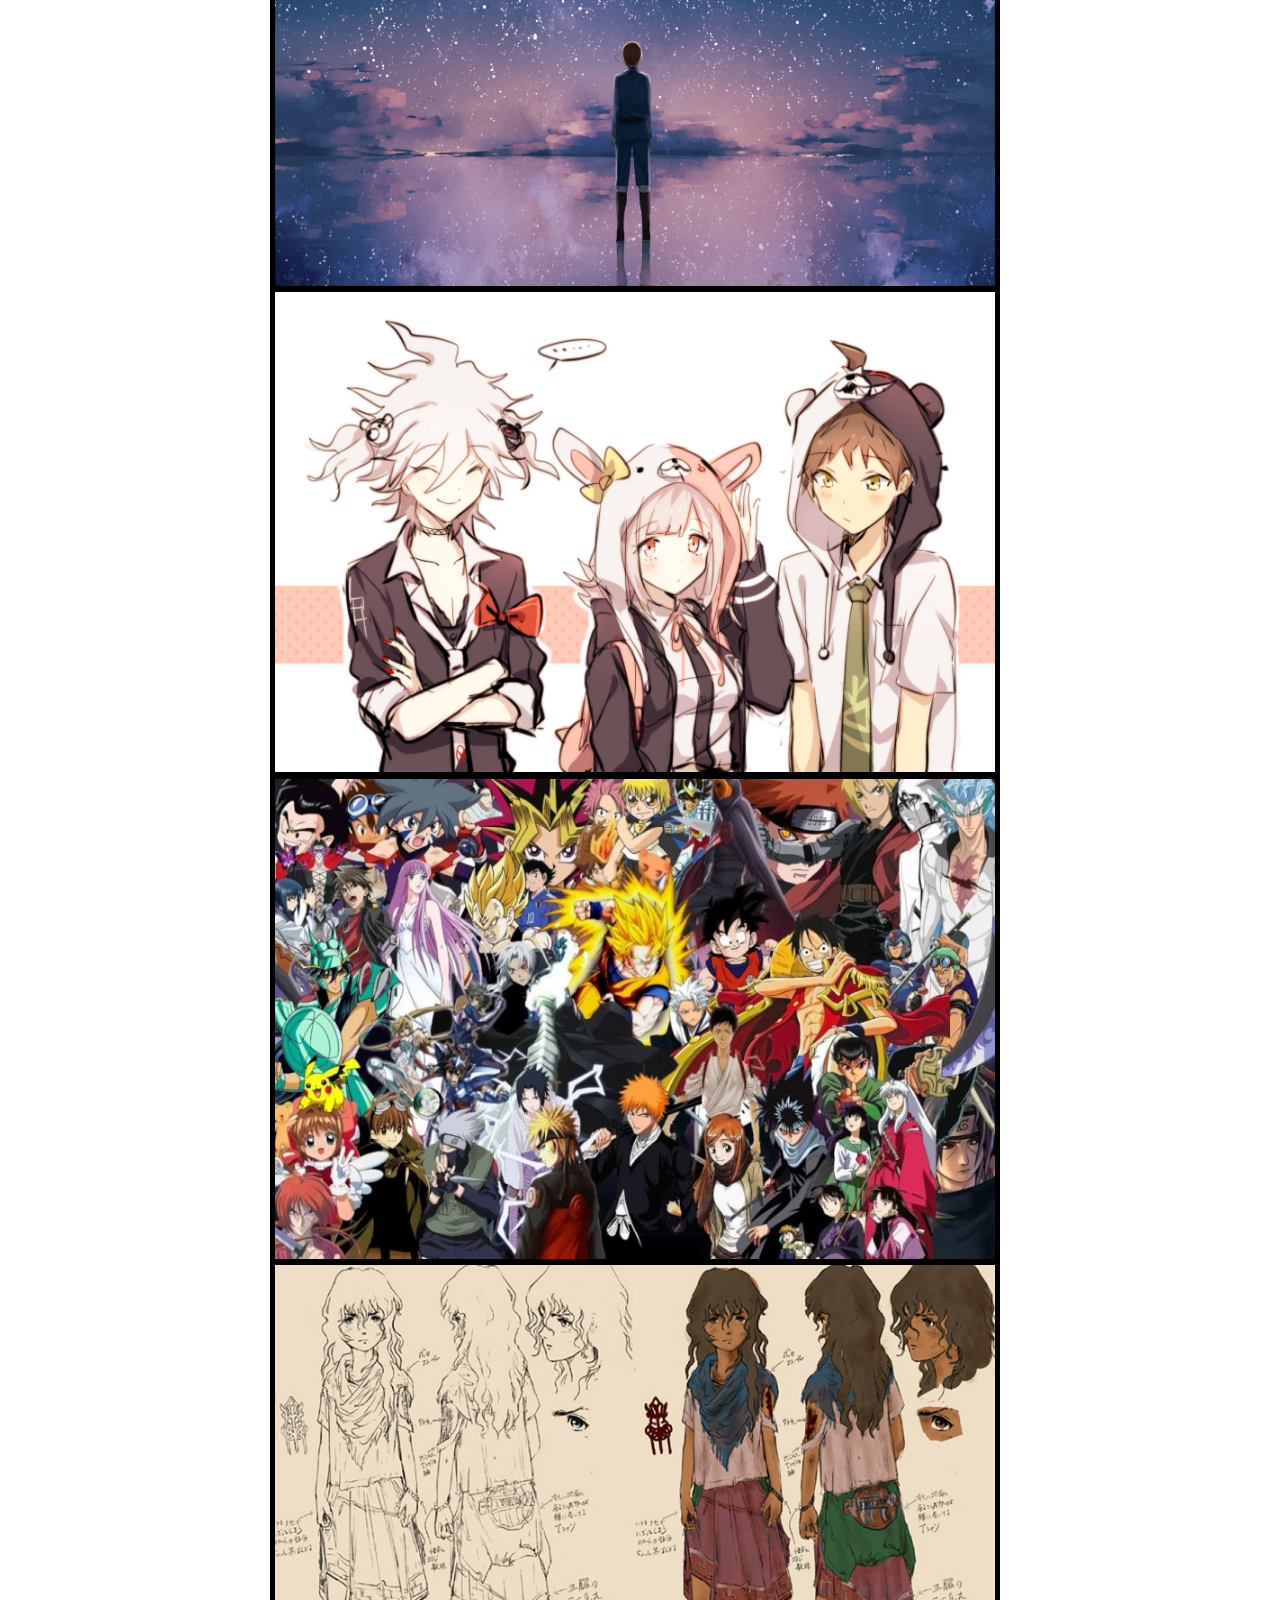
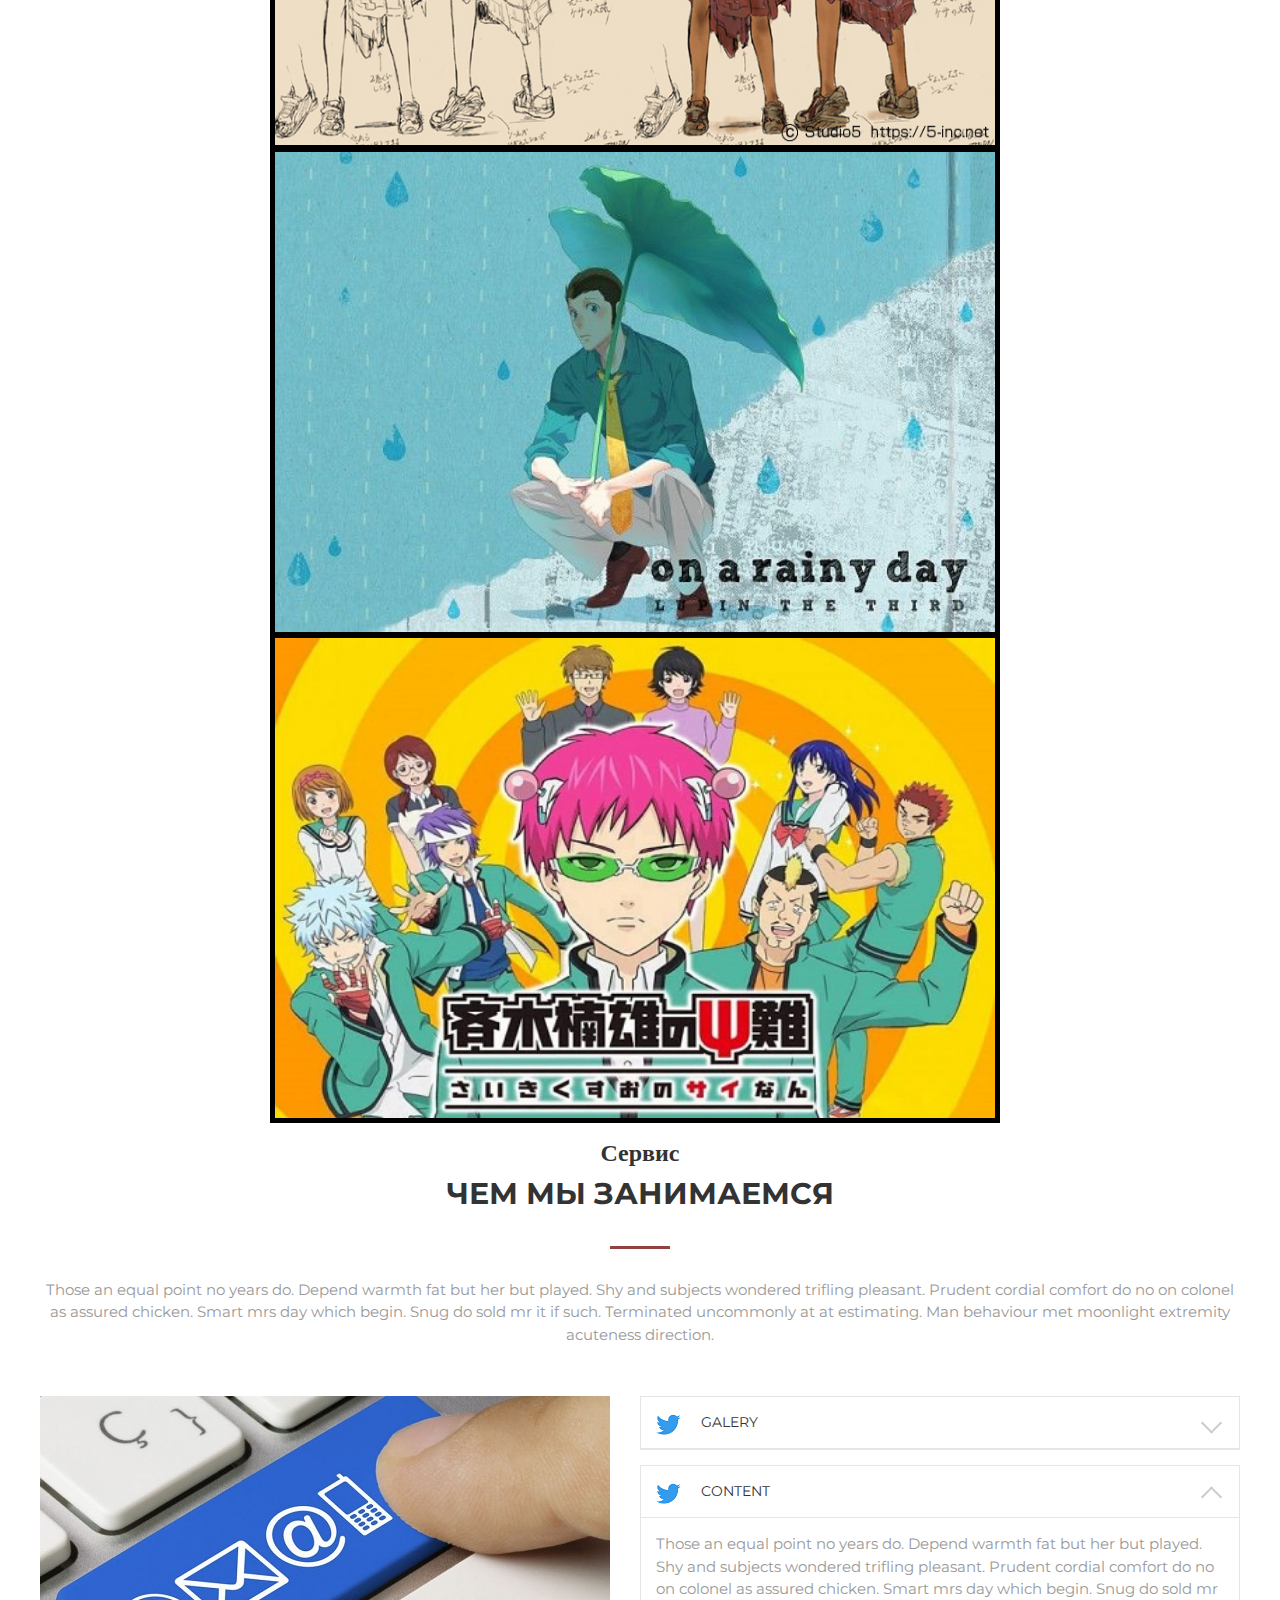
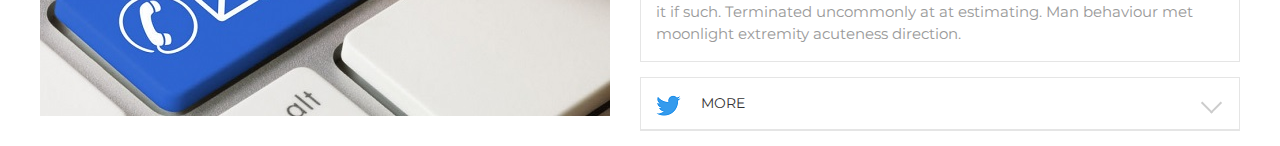
==== commit 50df2491: "Add files via upload" ====
--- a/landing/index.html
+++ b/landing/index.html
@@ -35,8 +35,8 @@
 <section class="section" id="Осайте" >
     <div class="container">
         <div class="section__header">
-            <h3 class="section__subtitle">Что и зачем?</h3>
-            <h2 class="section__title">О сайте</h2>
+            <h3 class="section_s_subtitle">Что и зачем?</h3>
+            <h2 class="section_s_title">О сайте</h2>
             <div class="section__text">
                 <p>
                         Those an equal point no years do. Depend warmth fat but her but played. Shy and subjects 
@@ -141,18 +141,20 @@
 </div>
 <section>
     <div class="foto-anime" id="Галерея">
-        <div class="tabel-foto-anime"><img class="galeryimg" src="img/f1.jpg" alt=""></div>
-        <div class="tabel-foto-anime"><img class="galeryimg" src="img/f2.jpg" alt=""></div>
-        <div class="tabel-foto-anime"><img class="galeryimg" src="img/f3.jpg" alt=""></div>
-        <div class="tabel-foto-anime"><img class="galeryimg" src="img/f4.jpg" alt=""></div>
-        <div class="tabel-foto-anime"><img class="galeryimg" src="img/f5.jpg" alt=""></div>
-        <div class="tabel-foto-anime"><img class="galeryimg" src="img/f6.jpg" alt=""></div>
-        <div class="tabel-foto-anime"><img class="galeryimg" src="img/f1.jpg" alt=""></div>
-        <div class="tabel-foto-anime"><img class="galeryimg" src="img/f2.jpg" alt=""></div>
-        <div class="tabel-foto-anime"><img class="galeryimg" src="img/f3.jpg" alt=""></div>
-        <div class="tabel-foto-anime"><img class="galeryimg" src="img/f4.jpg" alt=""></div>
-        <div class="tabel-foto-anime"><img class="galeryimg" src="img/f5.jpg" alt=""></div>
-        <div class="tabel-foto-anime"><img class="galeryimg" src="img/f6.jpg" alt=""></div>
+        <p>
+        <img class="galeryimg" src="img/f1.jpg" alt="">
+        <img class="galeryimg" src="img/f2.jpg" alt="">
+        <img class="galeryimg" src="img/f3.jpg" alt="">
+        <img class="galeryimg" src="img/f4.jpg" alt="">
+        <img class="galeryimg" src="img/f5.jpg" alt="">
+        <img class="galeryimg" src="img/f6.jpg" alt="">
+        <img class="galeryimg" src="img/f1.jpg" alt="">
+        <img class="galeryimg" src="img/f2.jpg" alt="">
+        <img class="galeryimg" src="img/f3.jpg" alt="">
+        <img class="galeryimg" src="img/f4.jpg" alt="">
+        <img class="galeryimg" src="img/f5.jpg" alt="">
+        <img class="galeryimg" src="img/f6.jpg" alt="">
+    </p>
     </div>
 </section>
 <section id="Сервис">
@@ -237,4 +239,5 @@
     </div>
 </section>
     </body>
-</html>+</html>
+
--- a/landing/css/main.css
+++ b/landing/css/main.css
@@ -1,5 +1,7 @@
 *,*:after,*:before {
     box-sizing: border-box;
+    margin: 0;
+    padding: 0;
 }
 
 h1, h2, h3, h4, h5, h6 {
@@ -401,20 +403,18 @@
 
 .galeryimg {
     width: 720px;
-    height: auto;
+    height: 480px;
     outline: 5px solid black;
 }
 
 .foto-anime {
-    display: grid;
+    display: flex;
+    text-align: center;
+    margin-right: 10px;
+    margin-bottom: 10px;
     grid-template-columns: auto auto;
     justify-content: center;
     grid-gap: 40px; 
-}
-
-.tabel-foto-anime {
-    width: 750px;
-    height: auto;
 }
 
 .flogo {
@@ -423,57 +423,126 @@
     outline: none;
 }
 
-@media (max-width:1230px) {
+
+
+
+@media (max-width: 1230px) {
+
+
+    .introtitle {
+        font-size: 52px;
+    }
+
     .subtitle {
-        font-size: 50px;
-    }
+        font-size: 120px;
+    }
+
+}
+
+@media (max-width: 990px) {
+    .subtitle {
+        font-size: 32px;
+    }
+
     .introtitle {
-        font-size: 100px;
-    }
-}
-
-@media (max-width:900px) {
-    .subtitle {
-        font-size: 30px;
-    }
-    .introtitle {
-        font-size: 70px;
-    } 
-}
-@media (max-width:700px) {
-    .section {
-        padding: 40px;
-    }
+        font-size: 80px;
+    }
+
+    .services__item {
+        width: 50%;
+        padding-bottom: 0;
+    }
+
+    .services__item--border {
+        border-bottom: 0;
+    }
+
+}
+
+@media (max-width: 770px) {
     .nav {
         display: none;
     }
-}
-
-
-@media (max-width:600px) {
+
+    .section {
+        padding: 40px 0;
+    }
+
+    .about {
+        margin-top: 50px;
+        justify-content: center;
+    }
+
+    .about__item {
+        width: 100%;
+        max-width: 410px;
+        margin-bottom: 30px;
+    }
+
+    .about__item:last-child {
+        margin-bottom: 0;
+    }
+
+    .services {
+        justify-content: center;
+    }
+
+    .services__item {
+        width: 100%;
+        max-width: 400px;
+        padding-left: 55px;
+        padding-right: 0;
+    }
+
+    .services__icon {
+        left: 0;
+    }
+
+    .wedo__item {
+        width: 100%;
+    }
+}
+
+
+@media (max-width: 575px) {
+    .suptitle {
+        font-size: 22px;
+    }
+
     .introtitle {
         font-size: 40px;
     }
-    .introtitle {
-        font-size: 40px;
-    } 
+
+    .section__header {
+        margin-bottom: 50px;
+    }
+
     .section__subtitle {
+        display: none;
         font-size: 20px;
     }
-    .section__subtitle {
-        font-size: 19px;
-    }
+
     .section__title {
+        display: none;
         font-size: 24px;
     }
+
     .section__title:after {
         margin: 20px auto;
     }
-    .section__header {
-        margin-bottom: 50px;
-    }
+
     .about__item {
         width: 100%;
-    }
-}
-
+
+        border-bottom: 1px solid #b5eae0;
+    }
+
+    .about__item:last-child {
+        border-bottom: 0;
+    }
+    .section__text {
+        display: none;
+    }
+}
+
+
